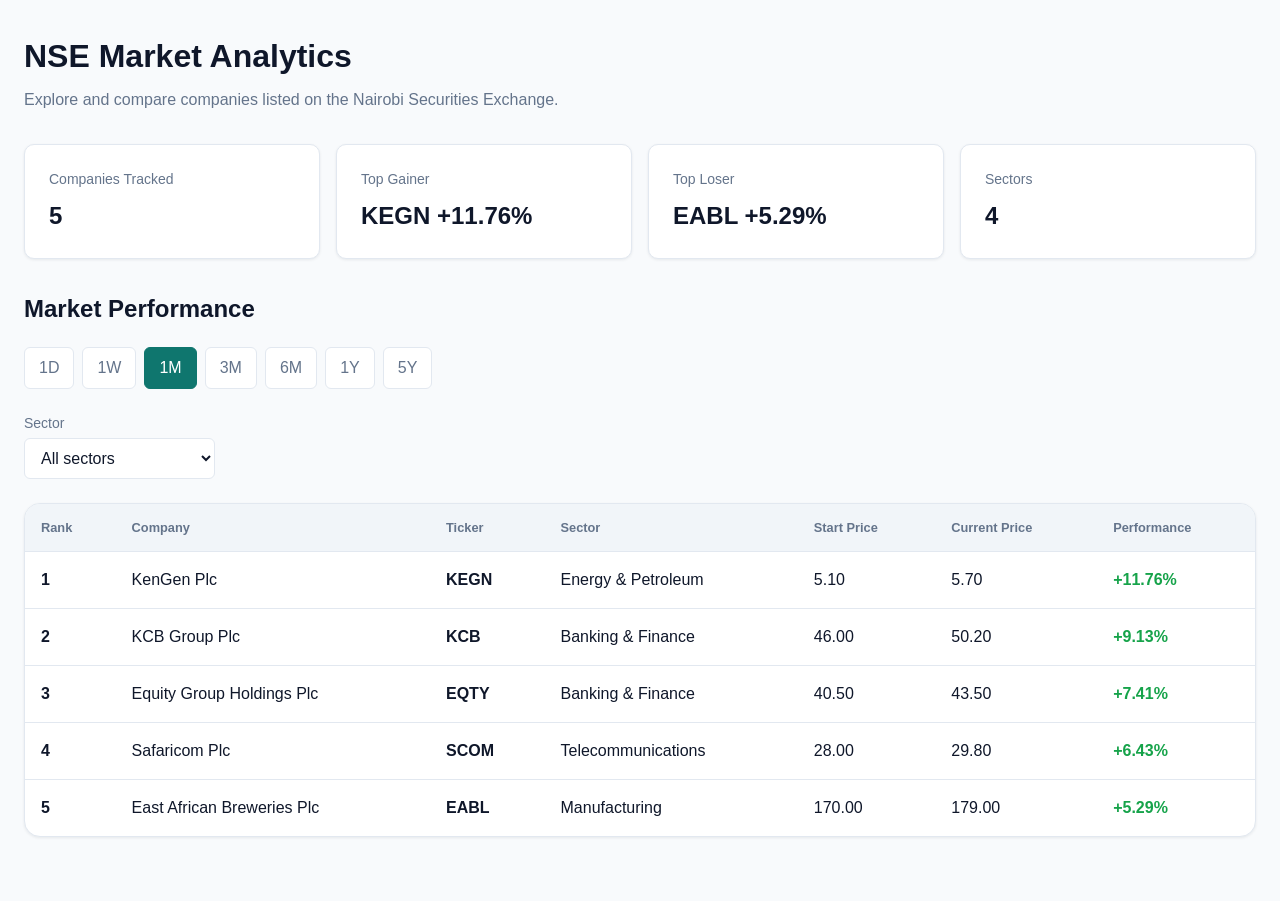
==== index.html @ 7246f7d6 "feat: create initial NSE analytics dashboard" ====
<!DOCTYPE html>
<html lang="en">

<head>

    <meta charset="UTF-8">

    <meta
        name="viewport"
        content="width=device-width, initial-scale=1.0"
    >

    <title>NSE Market Analytics</title>


    <!-- ===== CSS ===== -->

    <link
        rel="stylesheet"
        href="css/variables.css"
    >

    <link
        rel="stylesheet"
        href="css/base.css"
    >

    <link
        rel="stylesheet"
        href="css/dashboard.css"
    >

</head>


<body>


    <main class="dashboard">


        <!-- ===== Header ===== -->

        <header class="dashboard-header">

            <div>

                <h1>
                    NSE Market Analytics
                </h1>

                <p>
                    Explore and compare companies
                    listed on the Nairobi Securities Exchange.
                </p>

            </div>

        </header>


        <!-- ===== Overview ===== -->

        <section class="overview-grid">


            <article class="overview-card">

                <span class="overview-card-label">
                    Companies Tracked
                </span>

                <strong
                    class="overview-card-value"
                    id="companyCount"
                >
                    --
                </strong>

            </article>


            <article class="overview-card">

                <span class="overview-card-label">
                    Top Gainer
                </span>

                <strong
                    class="overview-card-value"
                    id="topGainer"
                >
                    --
                </strong>

            </article>


            <article class="overview-card">

                <span class="overview-card-label">
                    Top Loser
                </span>

                <strong
                    class="overview-card-value"
                    id="topLoser"
                >
                    --
                </strong>

            </article>


            <article class="overview-card">

                <span class="overview-card-label">
                    Sectors
                </span>

                <strong
                    class="overview-card-value"
                    id="sectorCount"
                >
                    --
                </strong>

            </article>


        </section>


        <!-- ===== Performance ===== -->

        <section class="performance-section">


            <h2>
                Market Performance
            </h2>


            <!-- ===== Period Controls ===== -->

            <div
                class="performance-controls"
                id="periodControls"
            >

                <button
                    class="period-button"
                    data-period="1D"
                >
                    1D
                </button>

                <button
                    class="period-button"
                    data-period="1W"
                >
                    1W
                </button>

                <button
                    class="period-button active"
                    data-period="1M"
                >
                    1M
                </button>

                <button
                    class="period-button"
                    data-period="3M"
                >
                    3M
                </button>

                <button
                    class="period-button"
                    data-period="6M"
                >
                    6M
                </button>

                <button
                    class="period-button"
                    data-period="1Y"
                >
                    1Y
                </button>

                <button
                    class="period-button"
                    data-period="5Y"
                >
                    5Y
                </button>

            </div>


            <!-- ===== Filters ===== -->

            <div class="market-filters">


                <div class="filter-group">

                    <label for="sectorFilter">
                        Sector
                    </label>

                    <select id="sectorFilter">

                        <option value="all">
                            All sectors
                        </option>

                    </select>

                </div>


            </div>


            <!-- ===== Rankings ===== -->

            <div class="ranking-card">

                <div class="table-wrapper">

                    <table class="ranking-table">


                        <thead>

                            <tr>

                                <th>
                                    Rank
                                </th>

                                <th>
                                    Company
                                </th>

                                <th>
                                    Ticker
                                </th>

                                <th>
                                    Sector
                                </th>

                                <th>
                                    Start Price
                                </th>

                                <th>
                                    Current Price
                                </th>

                                <th>
                                    Performance
                                </th>

                            </tr>

                        </thead>


                        <tbody id="rankingTable">

                            <tr>

                                <td colspan="7">

                                    Loading market data...

                                </td>

                            </tr>

                        </tbody>


                    </table>

                </div>

            </div>


        </section>


    </main>


    <!-- ===== JavaScript ===== -->

    <script src="js/performance.js"></script>

    <script src="js/app.js"></script>


</body>

</html>
---- css/variables.css ----
:root {

    /* ===== Brand ===== */

    --primary: #0F766E;
    --primary-light: #14B8A6;

    /* ===== Background ===== */

    --background: #F8FAFC;
    --surface: #FFFFFF;

    /* ===== Text ===== */

    --text-primary: #0F172A;
    --text-secondary: #64748B;
    --text-muted: #94A3B8;

    /* ===== Borders ===== */

    --border: #E2E8F0;

    /* ===== Performance ===== */

    --positive: #16A34A;
    --negative: #DC2626;

    /* ===== Spacing ===== */

    --space-xs: 4px;
    --space-sm: 8px;
    --space-md: 16px;
    --space-lg: 24px;
    --space-xl: 32px;

    /* ===== Radius ===== */

    --radius-sm: 6px;
    --radius-md: 10px;
    --radius-lg: 16px;

    /* ===== Shadows ===== */

    --shadow-sm:
        0 1px 3px rgba(15, 23, 42, 0.08);

    --shadow-md:
        0 4px 12px rgba(15, 23, 42, 0.08);

}
---- css/base.css ----
/* ========================================
   NSE Market Analytics
   Global Base Styles
======================================== */


/* ===== Box Sizing ===== */

* {
    box-sizing: border-box;
}


/* ===== Document ===== */

html {
    scroll-behavior: smooth;
}


body {

    margin: 0;

    min-height: 100vh;

    background: var(--background);

    color: var(--text-primary);

    font-family:
        Inter,
        -apple-system,
        BlinkMacSystemFont,
        "Segoe UI",
        sans-serif;

    line-height: 1.5;

}


/* ===== Images ===== */

img {

    max-width: 100%;

    display: block;

}


/* ===== Headings ===== */

h1,
h2,
h3,
h4 {

    margin-top: 0;

    color: var(--text-primary);

}


/* ===== Paragraphs ===== */

p {

    color: var(--text-secondary);

}


/* ===== Links ===== */

a {

    color: inherit;

    text-decoration: none;

}


/* ===== Buttons ===== */

button,
select,
input {

    font: inherit;

}


/* ===== Buttons ===== */

button {

    cursor: pointer;

}


/* ===== Tables ===== */

table {

    width: 100%;

    border-collapse: collapse;

}


/* ===== Utility ===== */

.hidden {

    display: none !important;

}
---- css/dashboard.css ----
/* ========================================
   NSE Market Analytics
   Dashboard Styles
======================================== */


/* ===== Dashboard Container ===== */

.dashboard {

    width: min(1400px, 100%);

    margin: 0 auto;

    padding:
        var(--space-xl)
        var(--space-lg);

}


/* ===== Header ===== */

.dashboard-header {

    display: flex;

    justify-content: space-between;

    align-items: flex-start;

    gap: var(--space-lg);

    margin-bottom: var(--space-xl);

}


.dashboard-header h1 {

    margin-bottom: var(--space-sm);

    font-size: 2rem;

}


.dashboard-header p {

    margin: 0;

}


/* ===== Overview Cards ===== */

.overview-grid {

    display: grid;

    grid-template-columns:
        repeat(4, minmax(0, 1fr));

    gap: var(--space-md);

    margin-bottom: var(--space-xl);

}


.overview-card {

    background: var(--surface);

    border: 1px solid var(--border);

    border-radius: var(--radius-md);

    padding: var(--space-lg);

    box-shadow: var(--shadow-sm);

}


.overview-card-label {

    display: block;

    margin-bottom: var(--space-sm);

    color: var(--text-secondary);

    font-size: 0.875rem;

}


.overview-card-value {

    display: block;

    color: var(--text-primary);

    font-size: 1.5rem;

    font-weight: 700;

}


/* ===== Performance Section ===== */

.performance-section {

    margin-bottom: var(--space-xl);

}


.performance-controls {

    display: flex;

    flex-wrap: wrap;

    gap: var(--space-sm);

    margin-bottom: var(--space-lg);

}


/* ===== Period Buttons ===== */

.period-button {

    border: 1px solid var(--border);

    background: var(--surface);

    color: var(--text-secondary);

    border-radius: var(--radius-sm);

    padding:
        8px
        14px;

    transition:
        background 0.2s ease,
        color 0.2s ease,
        border-color 0.2s ease;

}


.period-button:hover {

    border-color: var(--primary);

    color: var(--primary);

}


.period-button.active {

    background: var(--primary);

    border-color: var(--primary);

    color: white;

}


/* ===== Filters ===== */

.market-filters {

    display: flex;

    flex-wrap: wrap;

    gap: var(--space-md);

    margin-bottom: var(--space-lg);

}


.filter-group {

    display: flex;

    flex-direction: column;

    gap: var(--space-xs);

}


.filter-group label {

    color: var(--text-secondary);

    font-size: 0.875rem;

}


.filter-group select {

    min-width: 180px;

    padding:
        10px
        12px;

    border:
        1px solid
        var(--border);

    border-radius:
        var(--radius-sm);

    background:
        var(--surface);

    color:
        var(--text-primary);

}


/* ===== Rankings Card ===== */

.ranking-card {

    overflow: hidden;

    background: var(--surface);

    border:
        1px solid
        var(--border);

    border-radius:
        var(--radius-lg);

    box-shadow:
        var(--shadow-sm);

}


/* ===== Table Wrapper ===== */

.table-wrapper {

    width: 100%;

    overflow-x: auto;

}


/* ===== Ranking Table ===== */

.ranking-table {

    min-width: 850px;

}


.ranking-table th {

    padding:
        14px
        16px;

    background:
        #F1F5F9;

    color:
        var(--text-secondary);

    font-size:
        0.8rem;

    font-weight:
        600;

    text-align:
        left;

    white-space:
        nowrap;

}


.ranking-table td {

    padding:
        16px;

    border-top:
        1px solid
        var(--border);

    white-space:
        nowrap;

}


.ranking-table tbody tr {

    transition:
        background 0.2s ease;

}


.ranking-table tbody tr:hover {

    background:
        #F8FAFC;

}


/* ===== Rank ===== */

.rank-number {

    font-weight: 700;

}


/* ===== Ticker ===== */

.ticker {

    font-weight: 700;

}


/* ===== Performance ===== */

.performance-positive {

    color:
        var(--positive);

    font-weight:
        700;

}


.performance-negative {

    color:
        var(--negative);

    font-weight:
        700;

}


/* ===== Responsive ===== */

@media (max-width: 900px) {

    .overview-grid {

        grid-template-columns:
            repeat(2, minmax(0, 1fr));

    }


    .dashboard-header {

        flex-direction: column;

    }

}


@media (max-width: 600px) {

    .dashboard {

        padding:
            var(--space-lg)
            var(--space-md);

    }


    .overview-grid {

        grid-template-columns:
            1fr;

    }


    .dashboard-header h1 {

        font-size:
            1.6rem;

    }


    .performance-controls {

        gap:
            6px;

    }


    .period-button {

        padding:
            7px
            10px;

        font-size:
            0.875rem;

    }

}
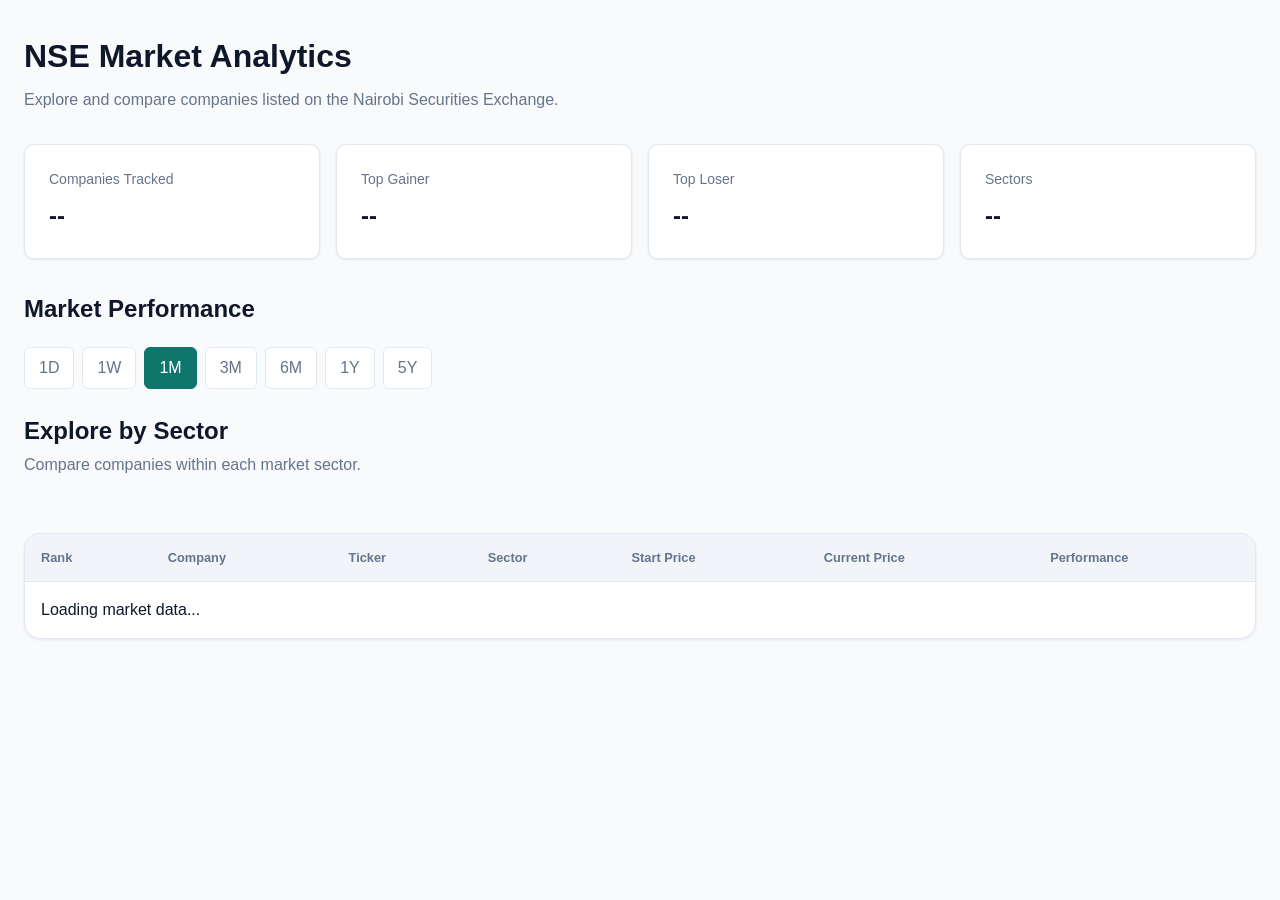
==== commit babefa03: "Fix dashboard and sector pages: load data via loadHistoricalPrices() index.html and sector.html were" ====
--- a/index.html
+++ b/index.html
@@ -200,99 +200,104 @@
             </div>
 
 
-            <!-- ===== Filters ===== -->
-
-            <div class="market-filters">
-
-
-                <div class="filter-group">
-
-                    <label for="sectorFilter">
-                        Sector
-                    </label>
-
-                    <select id="sectorFilter">
-
-                        <option value="all">
-                            All sectors
-                        </option>
-
-                    </select>
+            <!-- ===== Sector Explorer ===== -->
+
+<section class="sector-explorer">
+
+    <div class="section-heading">
+
+        <h2>
+            Explore by Sector
+        </h2>
+
+        <p>
+            Compare companies within each market sector.
+        </p>
+
+    </div>
+
+
+    <div
+        class="sector-grid"
+        id="sectorGrid"
+    >
+
+        <!-- Generated by JavaScript -->
+
+    </div>
+
+</section>
+
+            
+
+            <!-- ===== Rankings ===== -->
+
+            <div class="ranking-card">
+
+                <div class="table-wrapper">
+
+                    <table class="ranking-table">
+
+
+                        <thead>
+
+                            <tr>
+
+                                <th>
+                                    Rank
+                                </th>
+
+                                <th>
+                                    Company
+                                </th>
+
+                                <th>
+                                    Ticker
+                                </th>
+
+                                <th>
+                                    Sector
+                                </th>
+
+                                <th>
+                                    Start Price
+                                </th>
+
+                                <th>
+                                    Current Price
+                                </th>
+
+                                <th>
+                                    Performance
+                                </th>
+
+                            </tr>
+
+                        </thead>
+
+
+                        <tbody id="rankingTable">
+
+                            <tr>
+
+                                <td colspan="7">
+
+                                    Loading market data...
+
+                                </td>
+
+                            </tr>
+
+                        </tbody>
+
+
+                    </table>
 
                 </div>
 
-
             </div>
 
 
-            <!-- ===== Rankings ===== -->
-
-            <div class="ranking-card">
-
-                <div class="table-wrapper">
-
-                    <table class="ranking-table">
-
-
-                        <thead>
-
-                            <tr>
-
-                                <th>
-                                    Rank
-                                </th>
-
-                                <th>
-                                    Company
-                                </th>
-
-                                <th>
-                                    Ticker
-                                </th>
-
-                                <th>
-                                    Sector
-                                </th>
-
-                                <th>
-                                    Start Price
-                                </th>
-
-                                <th>
-                                    Current Price
-                                </th>
-
-                                <th>
-                                    Performance
-                                </th>
-
-                            </tr>
-
-                        </thead>
-
-
-                        <tbody id="rankingTable">
-
-                            <tr>
-
-                                <td colspan="7">
-
-                                    Loading market data...
-
-                                </td>
-
-                            </tr>
-
-                        </tbody>
-
-
-                    </table>
-
-                </div>
-
-            </div>
-
-
         </section>
 
 
@@ -301,6 +306,8 @@
 
     <!-- ===== JavaScript ===== -->
 
+    <script src="js/data-loader.js"></script>
+
     <script src="js/performance.js"></script>
 
     <script src="js/app.js"></script>
--- a/css/dashboard.css
+++ b/css/dashboard.css
@@ -374,6 +374,289 @@
 
 }
 
+/* ========================================
+   Sector Explorer
+======================================== */
+
+.sector-explorer {
+
+    margin-bottom:
+        var(--space-xl);
+
+}
+
+
+.section-heading {
+
+    margin-bottom:
+        var(--space-lg);
+
+}
+
+
+.section-heading h2 {
+
+    margin-bottom:
+        var(--space-xs);
+
+}
+
+
+.section-heading p {
+
+    margin:
+        0;
+
+}
+
+
+/* ===== Sector Grid ===== */
+
+.sector-grid {
+
+    display:
+        grid;
+
+    grid-template-columns:
+        repeat(
+            auto-fit,
+            minmax(180px, 1fr)
+        );
+
+    gap:
+        var(--space-md);
+
+}
+
+
+/* ===== Sector Card ===== */
+
+.sector-card {
+
+    width: 100%;
+
+    padding:
+        var(--space-lg);
+
+    border:
+        1px solid
+        var(--border);
+
+    border-radius:
+        var(--radius-md);
+
+    background:
+        var(--surface);
+
+    color:
+        var(--text-primary);
+
+    text-align:
+        left;
+
+    box-shadow:
+        var(--shadow-sm);
+
+    cursor:
+        pointer;
+
+    transition:
+        transform 0.2s ease,
+        border-color 0.2s ease,
+        box-shadow 0.2s ease;
+
+}
+
+
+.sector-card:hover {
+
+    transform:
+        translateY(-2px);
+
+    border-color:
+        var(--primary);
+
+    box-shadow:
+        var(--shadow-md);
+
+}
+
+
+.sector-card.active {
+
+    border-color:
+        var(--primary);
+
+    box-shadow:
+        0 0 0 2px
+        rgba(15, 118, 110, 0.12);
+
+}
+
+
+/* ===== Sector Name ===== */
+
+.sector-card-name {
+
+    display:
+        block;
+
+    margin-bottom:
+        var(--space-sm);
+
+    font-weight:
+        700;
+
+}
+
+
+/* ===== Company Count ===== */
+
+.sector-card-count {
+
+    color:
+        var(--text-secondary);
+
+    font-size:
+        0.875rem;
+
+}
+
+/* ========================================
+   Company Price Chart
+======================================== */
+
+.company-chart {
+
+    width: 100%;
+
+    height: 350px;
+
+    margin-top: var(--space-lg);
+
+    margin-bottom: var(--space-lg);
+
+    padding: var(--space-md);
+
+    border:
+        1px solid
+        var(--border);
+
+    border-radius:
+        var(--radius-lg);
+
+    background:
+        var(--surface);
+
+    position: relative;
+
+    box-sizing: border-box;
+
+}
+
+
+.company-chart canvas {
+
+    display: block;
+
+    width: 100% !important;
+
+    height: 100% !important;
+
+}
+
+
+@media (max-width: 700px) {
+
+    .company-chart {
+
+        height: 260px;
+
+        padding: var(--space-sm);
+
+    }
+
+}
+
+/* ========================================
+   Market Controls
+======================================== */
+
+.market-controls {
+
+    display: grid;
+
+    grid-template-columns:
+        minmax(220px, 2fr)
+        minmax(200px, 1fr);
+
+    gap: var(--space-md);
+
+    margin-bottom: var(--space-lg);
+
+}
+
+
+.market-controls label {
+
+    display: block;
+
+    margin-bottom: var(--space-xs);
+
+    font-size: 0.875rem;
+
+    font-weight: 600;
+
+}
+
+
+.market-controls input,
+.market-controls select {
+
+    width: 100%;
+
+    padding:
+        0.75rem 0.9rem;
+
+    border:
+        1px solid
+        var(--border);
+
+    border-radius:
+        var(--radius-md);
+
+    background:
+        var(--surface);
+
+    color:
+        var(--text-primary);
+
+    font: inherit;
+
+}
+
+
+.market-controls input:focus,
+.market-controls select:focus {
+
+    outline: none;
+
+    border-color:
+        var(--primary);
+
+}
+
+
+@media (max-width: 700px) {
+
+    .market-controls {
+
+        grid-template-columns:
+            1fr;
+
+    }
+
+}
 
 /* ===== Responsive ===== */
 
@@ -441,5 +724,47 @@
             0.875rem;
 
     }
+    
+    /* ========================================
+   Company Links
+======================================== */
+
+.company-link {
+
+    color: var(--primary);
+
+    font-weight: 600;
+
+    text-decoration: none;
+
+}
+
+
+.company-link:hover {
+
+    text-decoration: underline;
+
+}
+
+  /* ===== Back Navigation ===== */
+
+.back-link {
+
+    display: inline-block;
+
+    margin-bottom: var(--space-lg);
+
+    color: var(--primary);
+
+    font-weight: 600;
+
+}
+
+
+.back-link:hover {
+
+    text-decoration: underline;
+
+}
 
 }
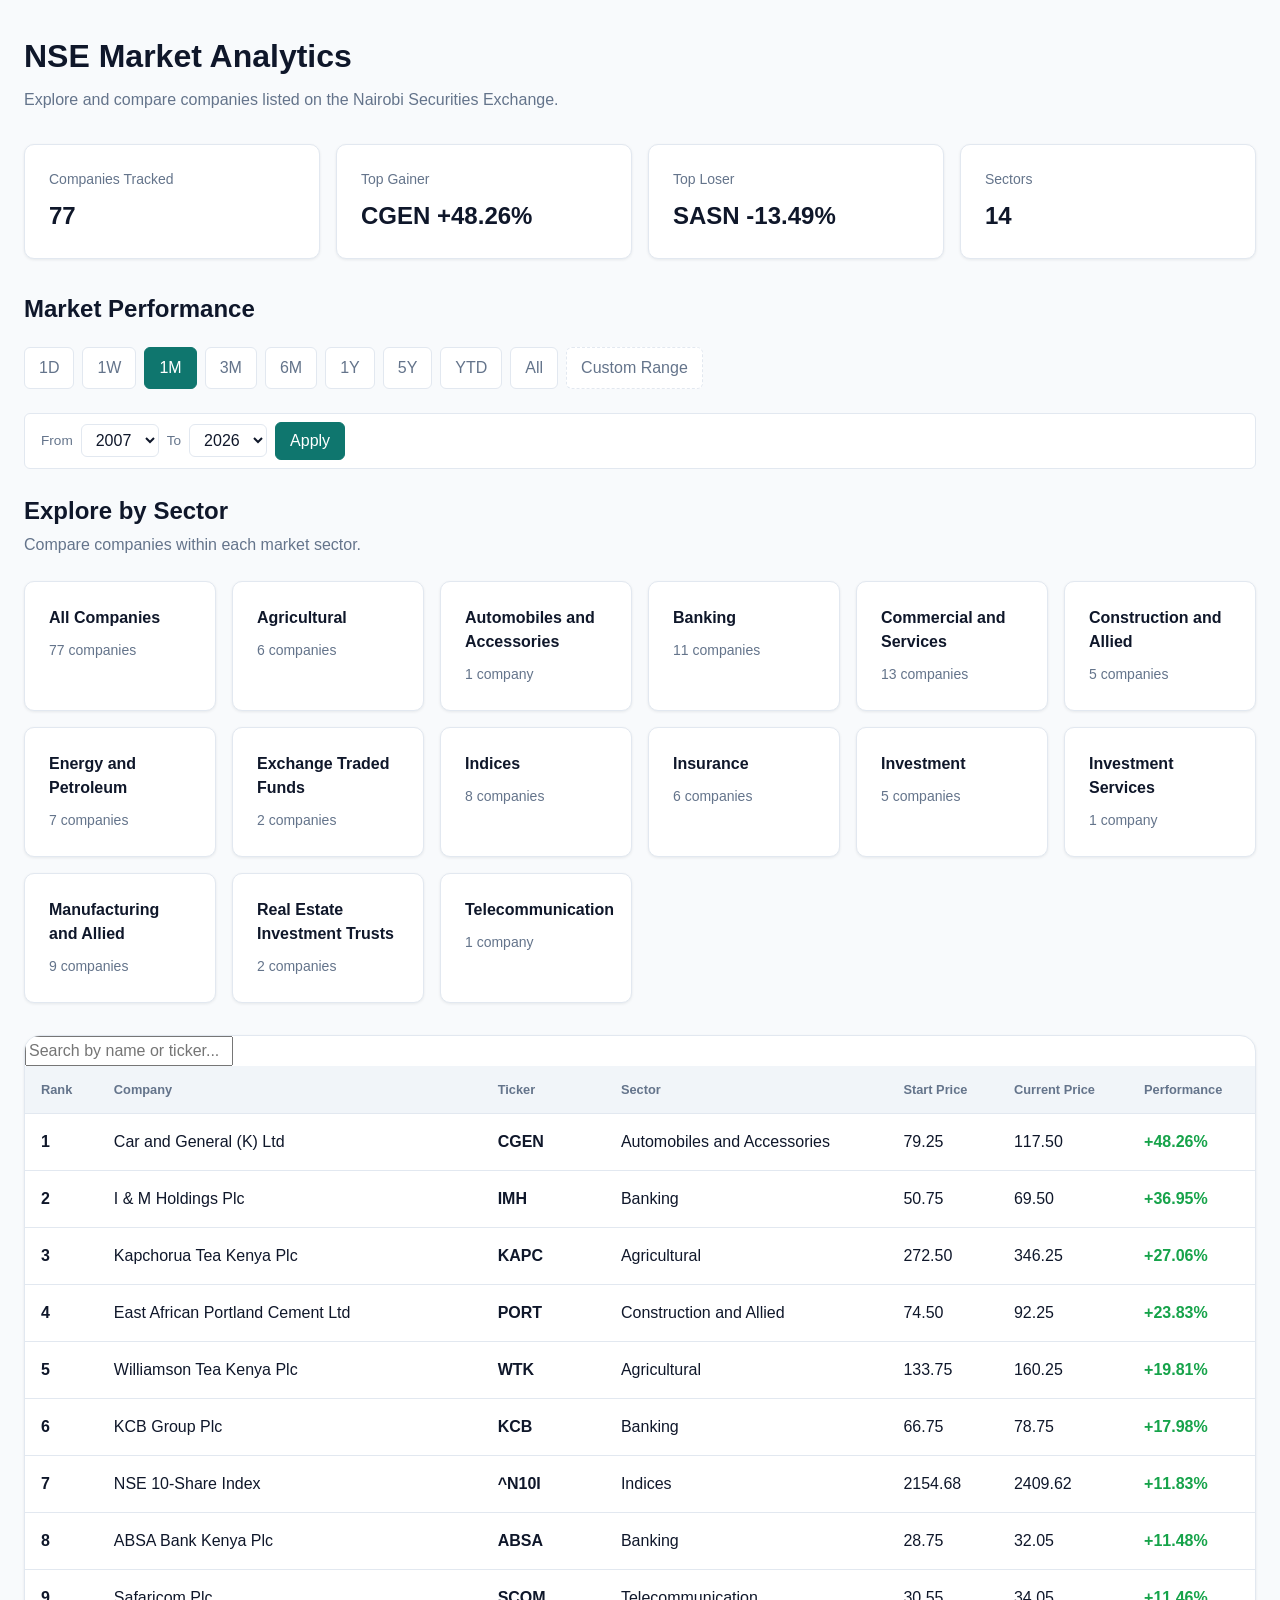
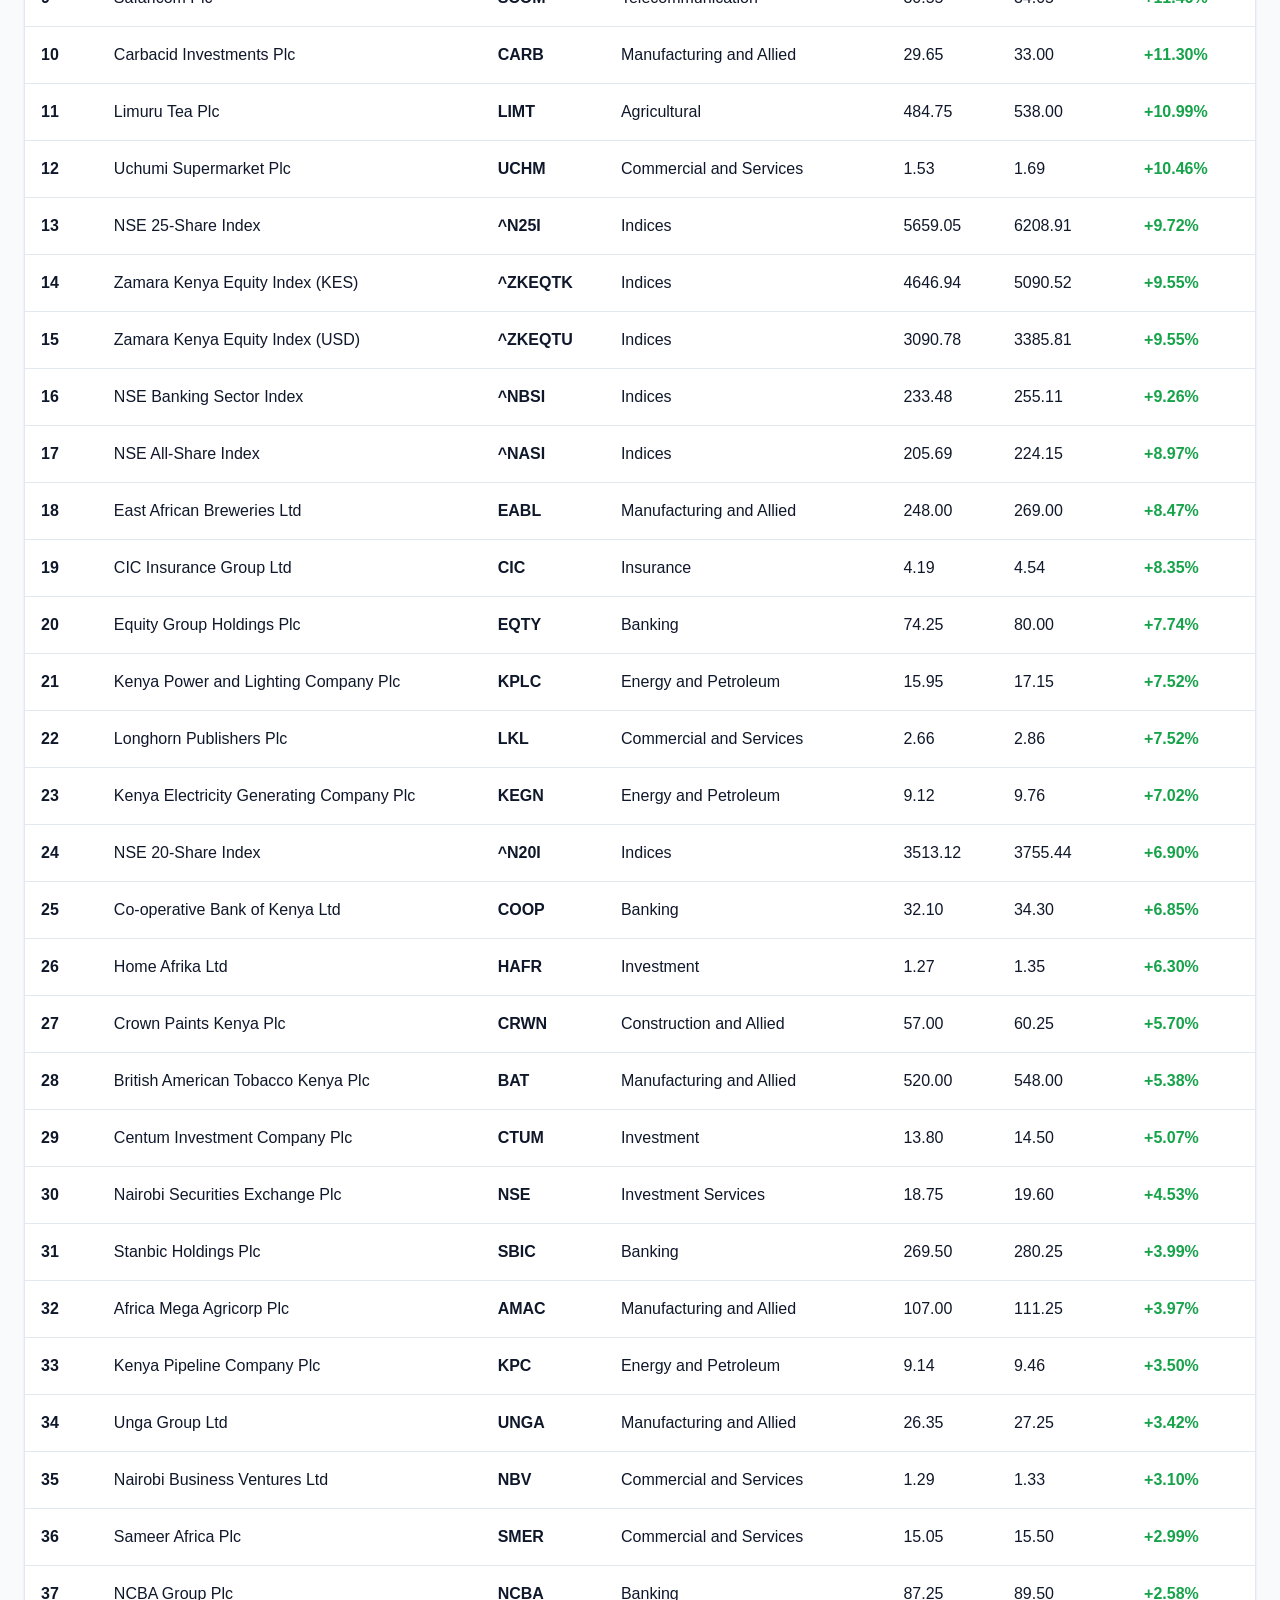
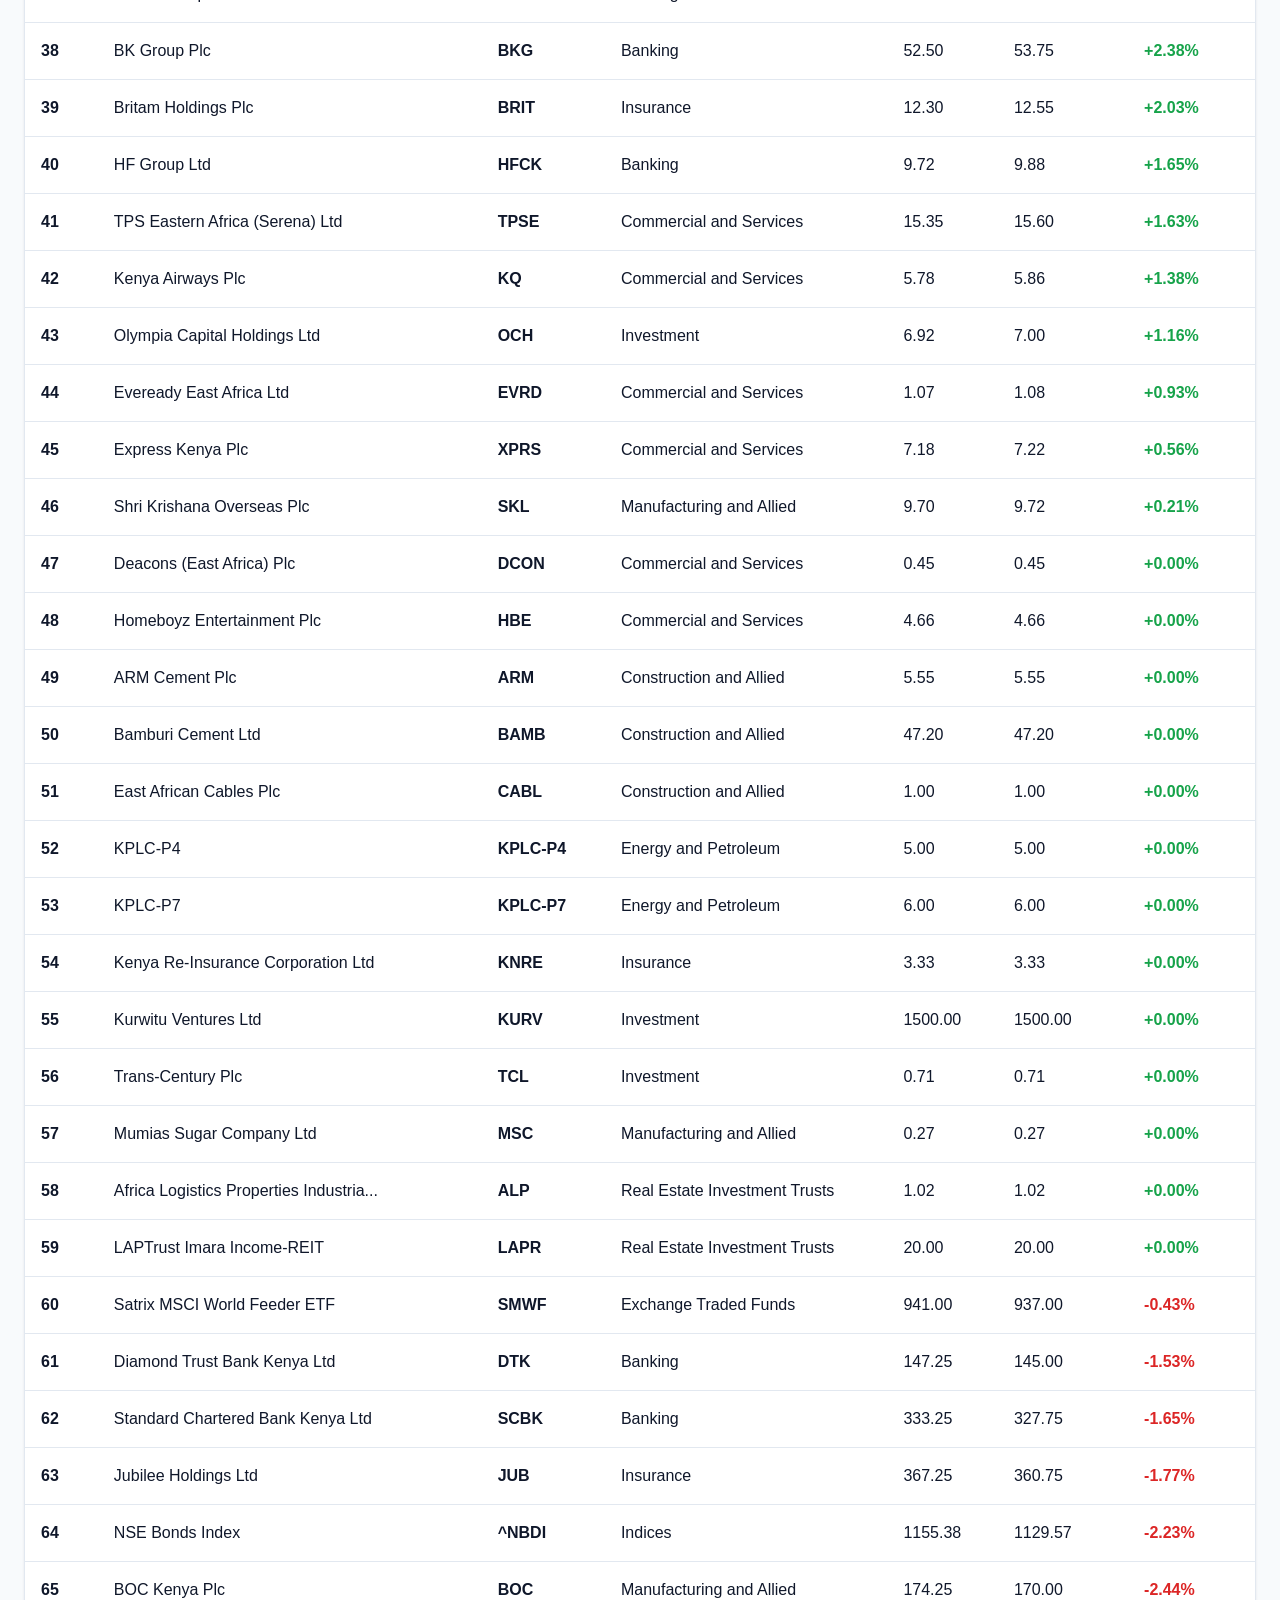
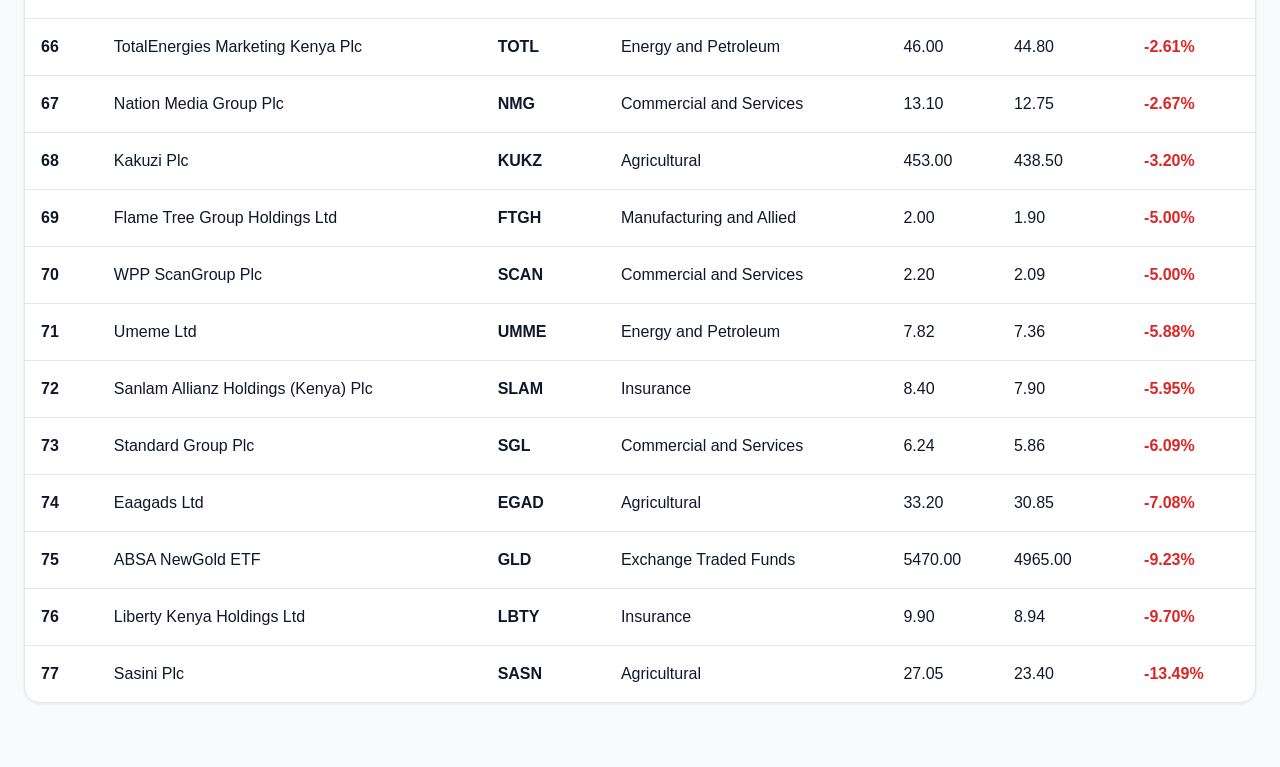
==== commit b75671a4: "Add YTD, All-time, and custom year-range period options Previously the longest selectable window was" ====
--- a/index.html
+++ b/index.html
@@ -197,6 +197,59 @@
                     5Y
                 </button>
 
+                <button
+                    class="period-button"
+                    data-period="YTD"
+                >
+                    YTD
+                </button>
+
+                <button
+                    class="period-button"
+                    data-period="ALL"
+                >
+                    All
+                </button>
+
+                <button
+                    class="custom-range-toggle"
+                    id="customRangeToggle"
+                    type="button"
+                >
+                    Custom Range
+                </button>
+
+            </div>
+
+
+            <!-- ===== Custom Year Range ===== -->
+
+            <div
+                class="custom-range-panel"
+                id="customRangePanel"
+                hidden
+            >
+
+                <label for="fromYearSelect">
+                    From
+                </label>
+
+                <select id="fromYearSelect"></select>
+
+                <label for="toYearSelect">
+                    To
+                </label>
+
+                <select id="toYearSelect"></select>
+
+                <button
+                    class="apply-range-button"
+                    id="applyRangeButton"
+                    type="button"
+                >
+                    Apply
+                </button>
+
             </div>
 
 
@@ -234,6 +287,18 @@
 
             <div class="ranking-card">
 
+                <div class="ranking-toolbar">
+
+                    <input
+                        type="text"
+                        id="companySearch"
+                        class="search-input"
+                        placeholder="Search by name or ticker..."
+                        autocomplete="off"
+                    >
+
+                </div>
+
                 <div class="table-wrapper">
 
                     <table class="ranking-table">
@@ -308,6 +373,8 @@
 
     <script src="js/data-loader.js"></script>
 
+    <script src="js/year-range.js"></script>
+
     <script src="js/performance.js"></script>
 
     <script src="js/app.js"></script>
--- a/css/dashboard.css
+++ b/css/dashboard.css
@@ -171,6 +171,111 @@
     border-color: var(--primary);
 
     color: white;
+
+}
+
+
+/* ===== Custom Year Range Picker ===== */
+
+.custom-range-toggle {
+
+    border: 1px dashed var(--border);
+
+    background: var(--surface);
+
+    color: var(--text-secondary);
+
+    border-radius: var(--radius-sm);
+
+    padding: 8px 14px;
+
+    cursor: pointer;
+
+    transition:
+        background 0.2s ease,
+        color 0.2s ease,
+        border-color 0.2s ease;
+
+}
+
+
+.custom-range-toggle:hover,
+.custom-range-toggle.active {
+
+    border-color: var(--primary);
+
+    color: var(--primary);
+
+}
+
+
+.custom-range-panel {
+
+    display: flex;
+
+    flex-wrap: wrap;
+
+    align-items: center;
+
+    gap: var(--space-sm);
+
+    margin-bottom: var(--space-lg);
+
+    padding: var(--space-sm) var(--space-md);
+
+    border: 1px solid var(--border);
+
+    border-radius: var(--radius-sm);
+
+    background: var(--surface);
+
+}
+
+
+.custom-range-panel label {
+
+    font-size: 0.85rem;
+
+    color: var(--text-secondary);
+
+}
+
+
+.custom-range-panel select {
+
+    border: 1px solid var(--border);
+
+    border-radius: var(--radius-sm);
+
+    padding: 6px 10px;
+
+    background: var(--surface);
+
+    color: var(--text-primary);
+
+}
+
+
+.apply-range-button {
+
+    border: 1px solid var(--primary);
+
+    background: var(--primary);
+
+    color: white;
+
+    border-radius: var(--radius-sm);
+
+    padding: 6px 14px;
+
+    cursor: pointer;
+
+}
+
+
+.apply-range-button:hover {
+
+    opacity: 0.9;
 
 }
 
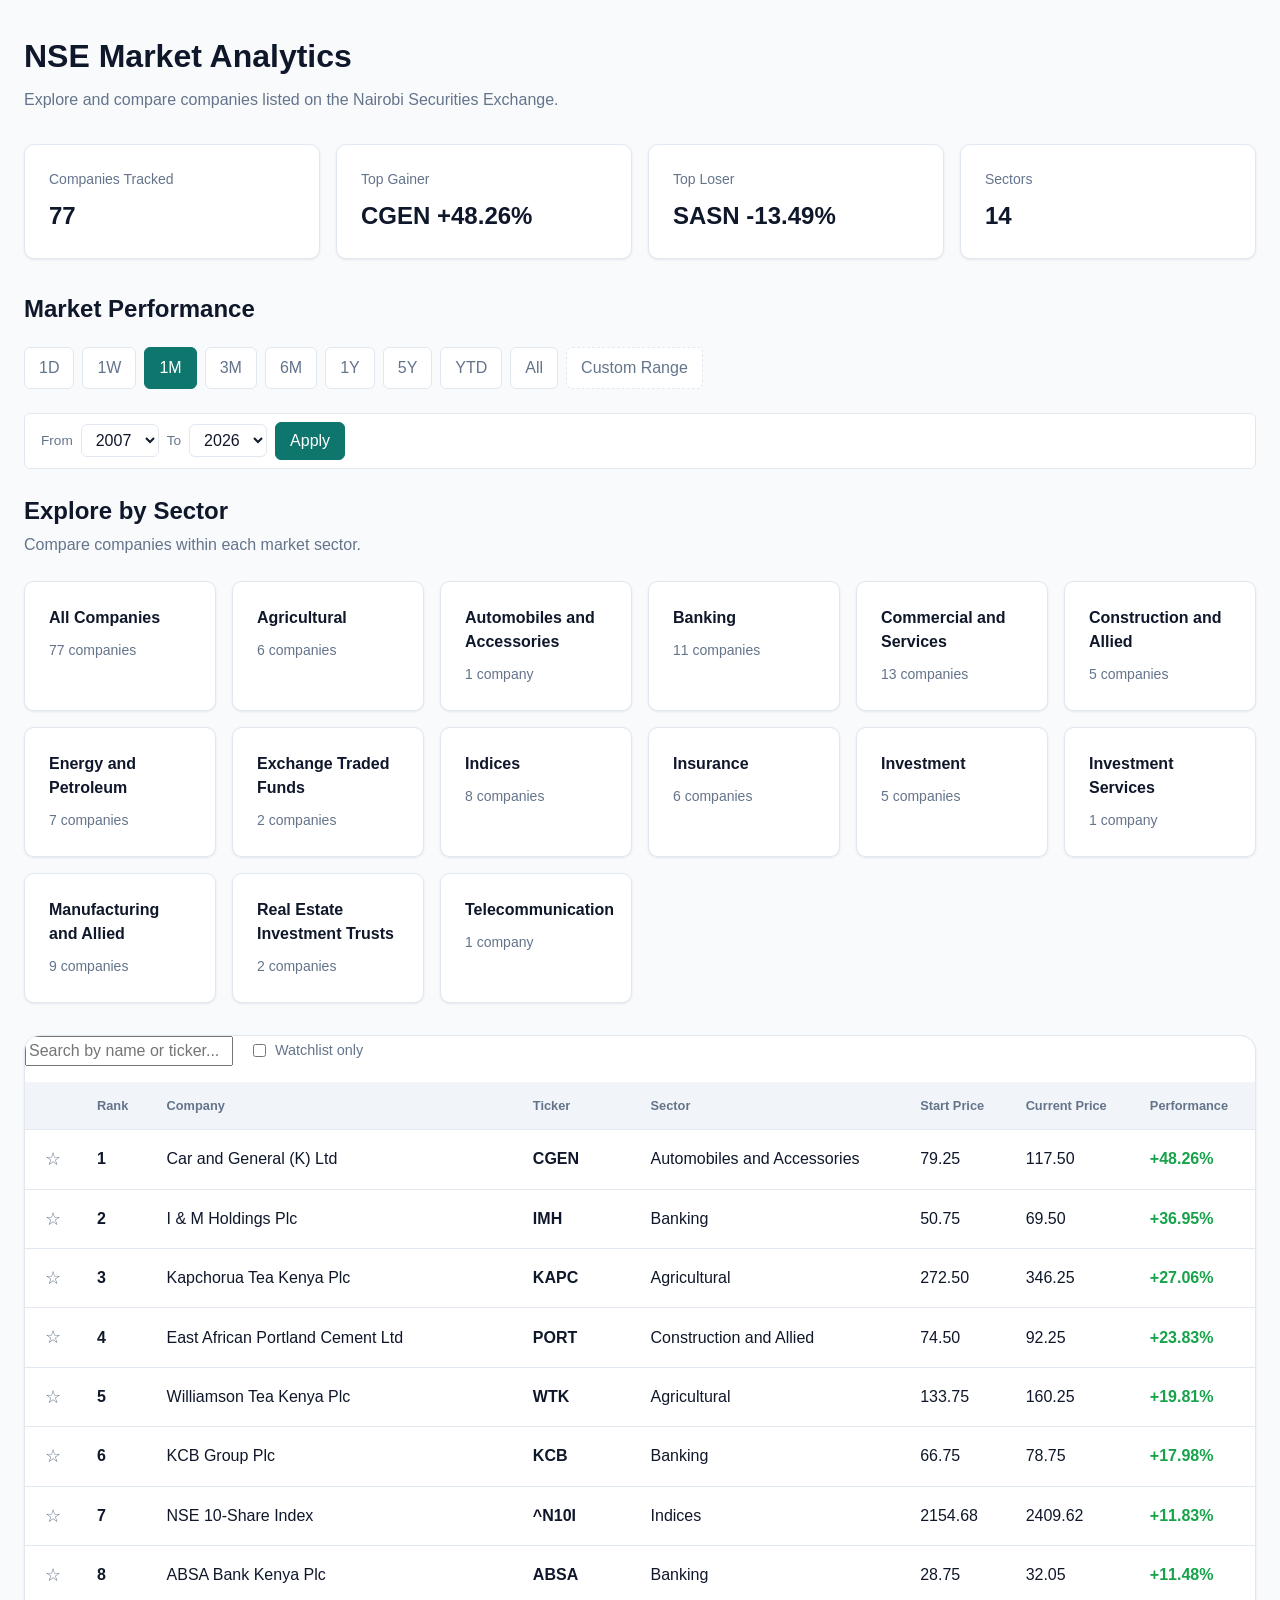
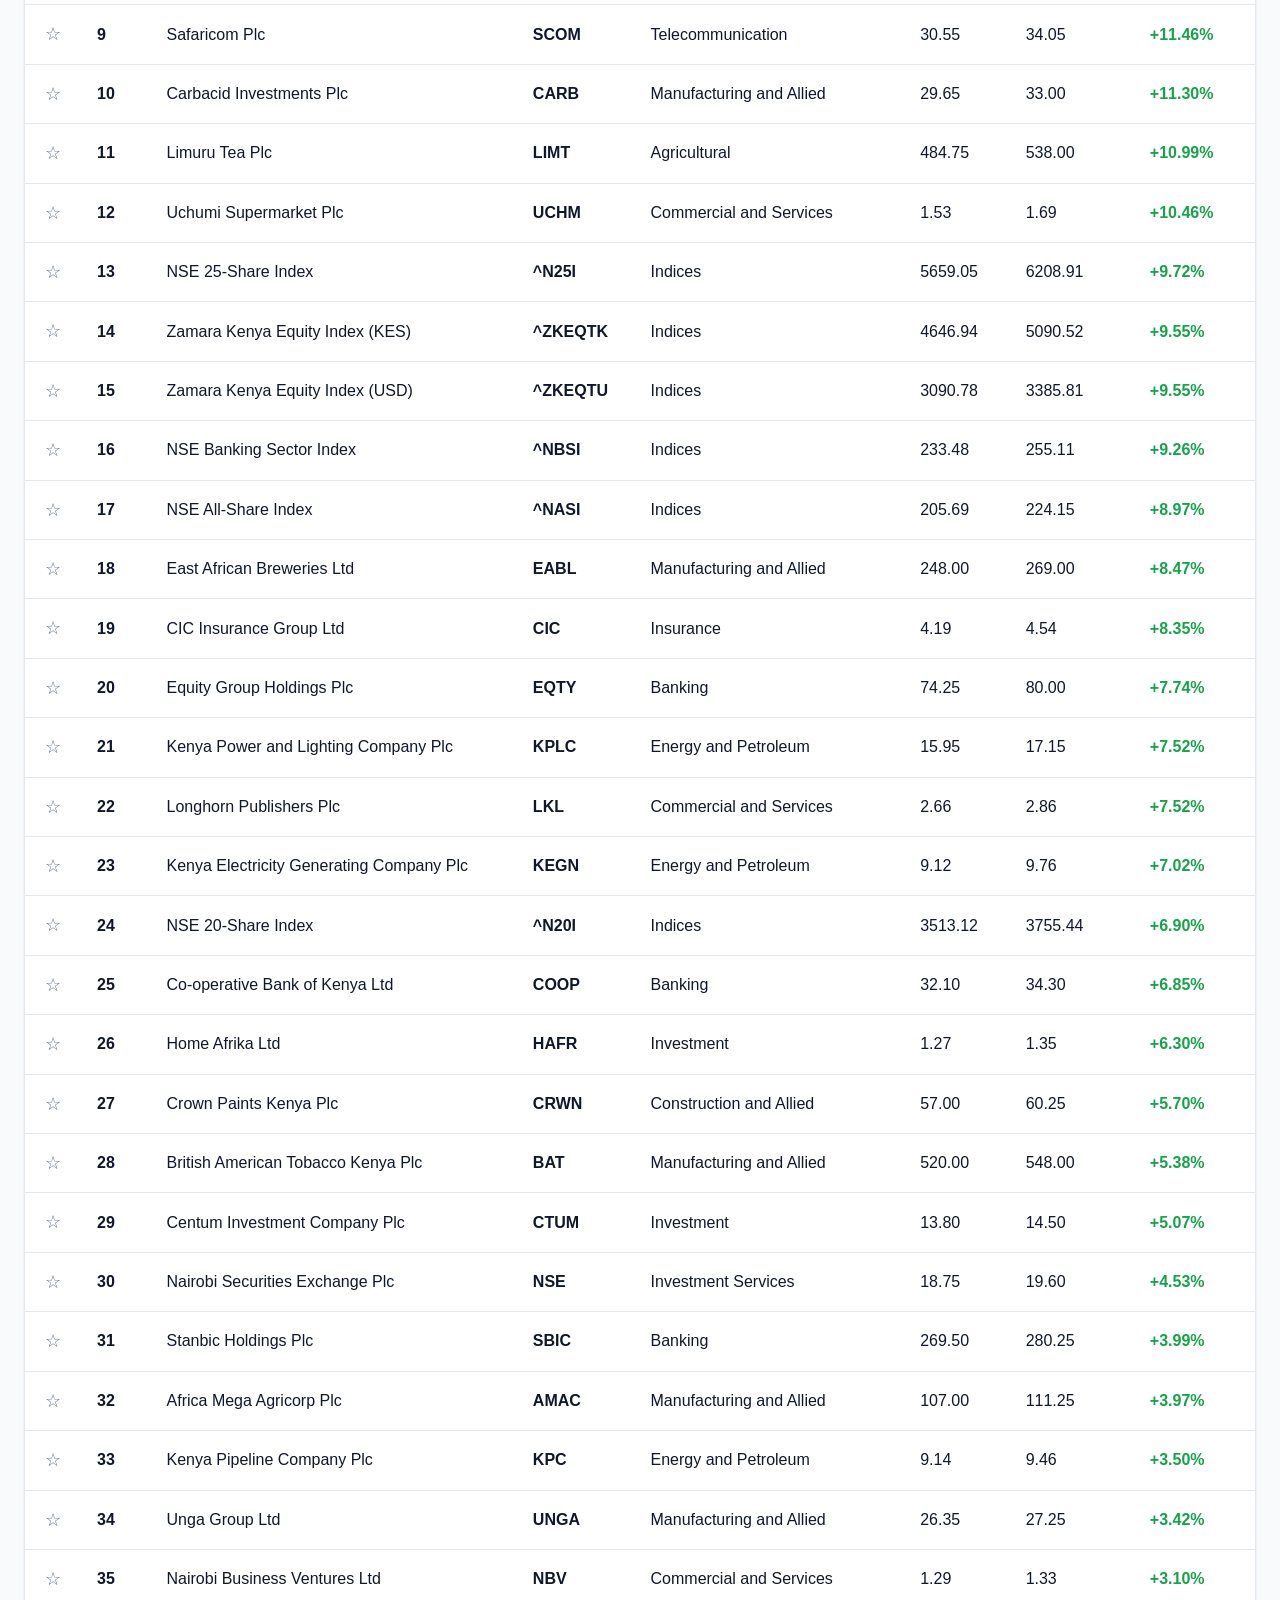
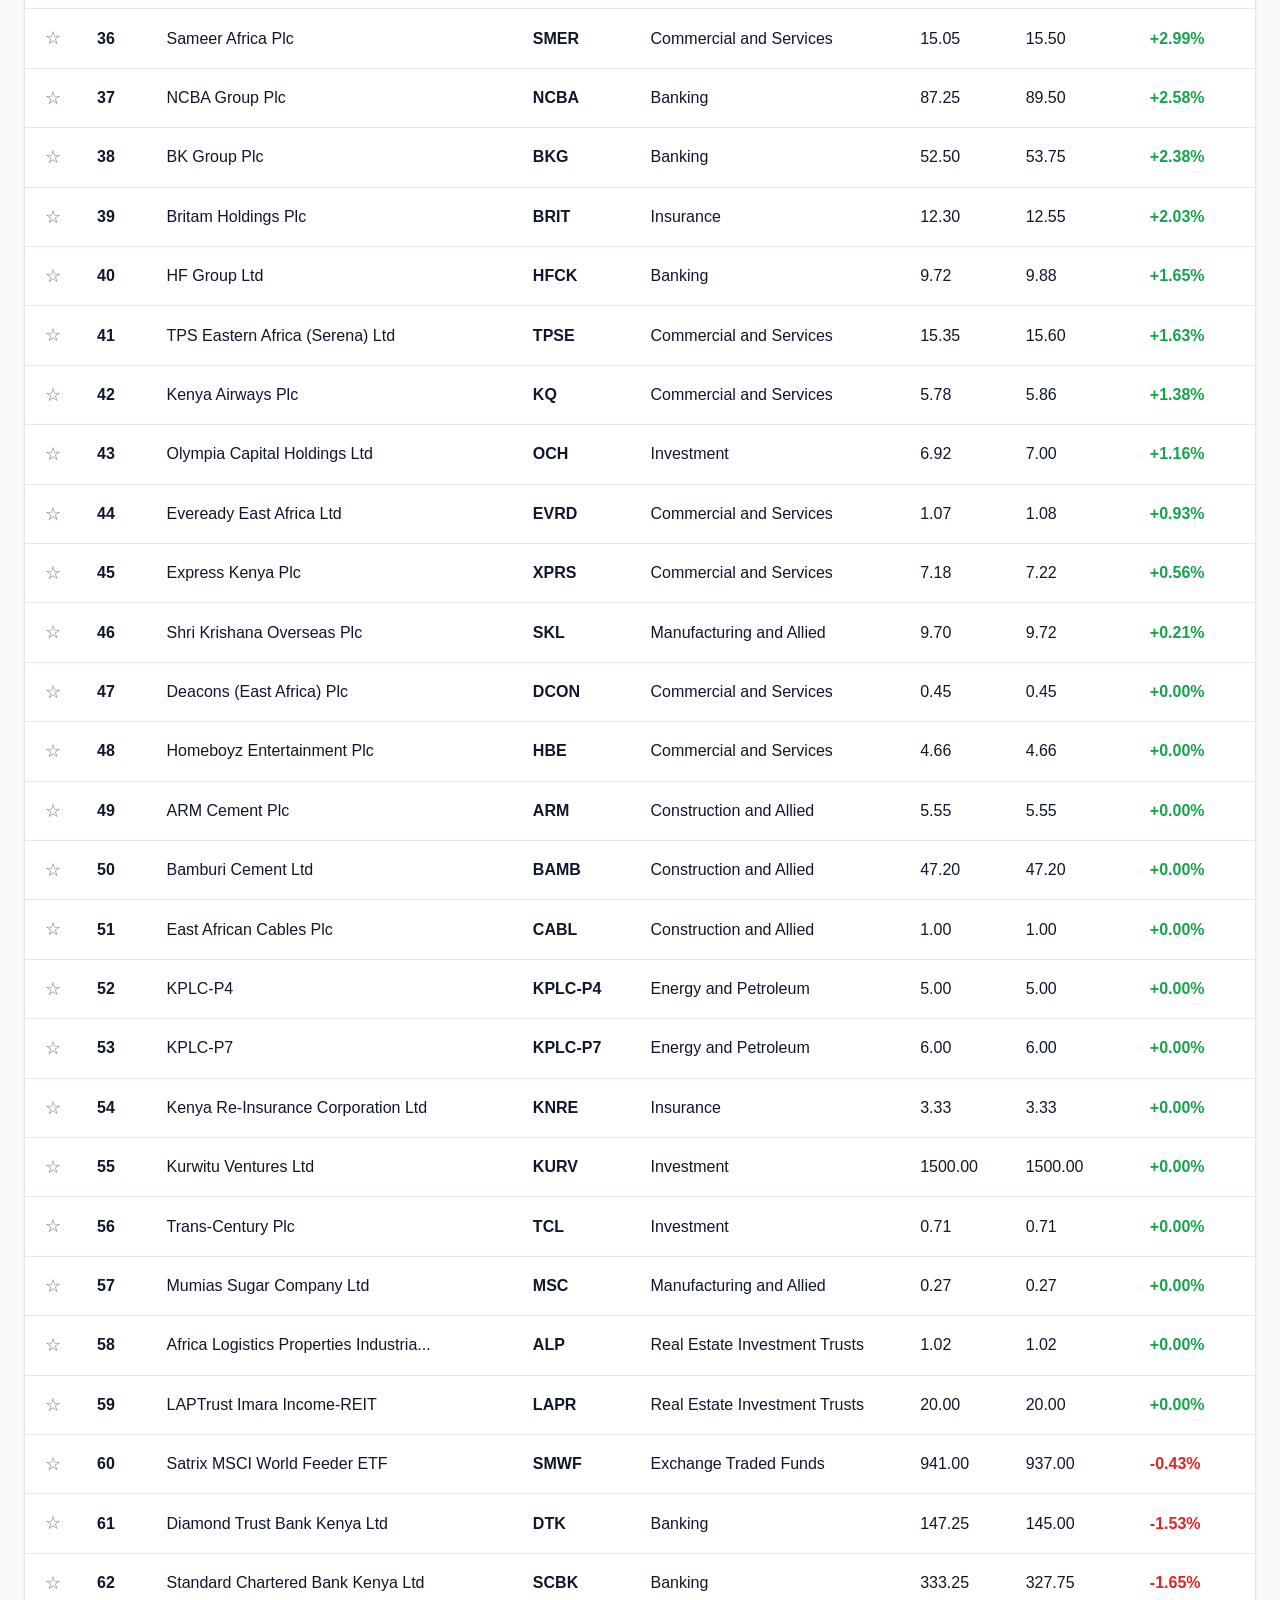
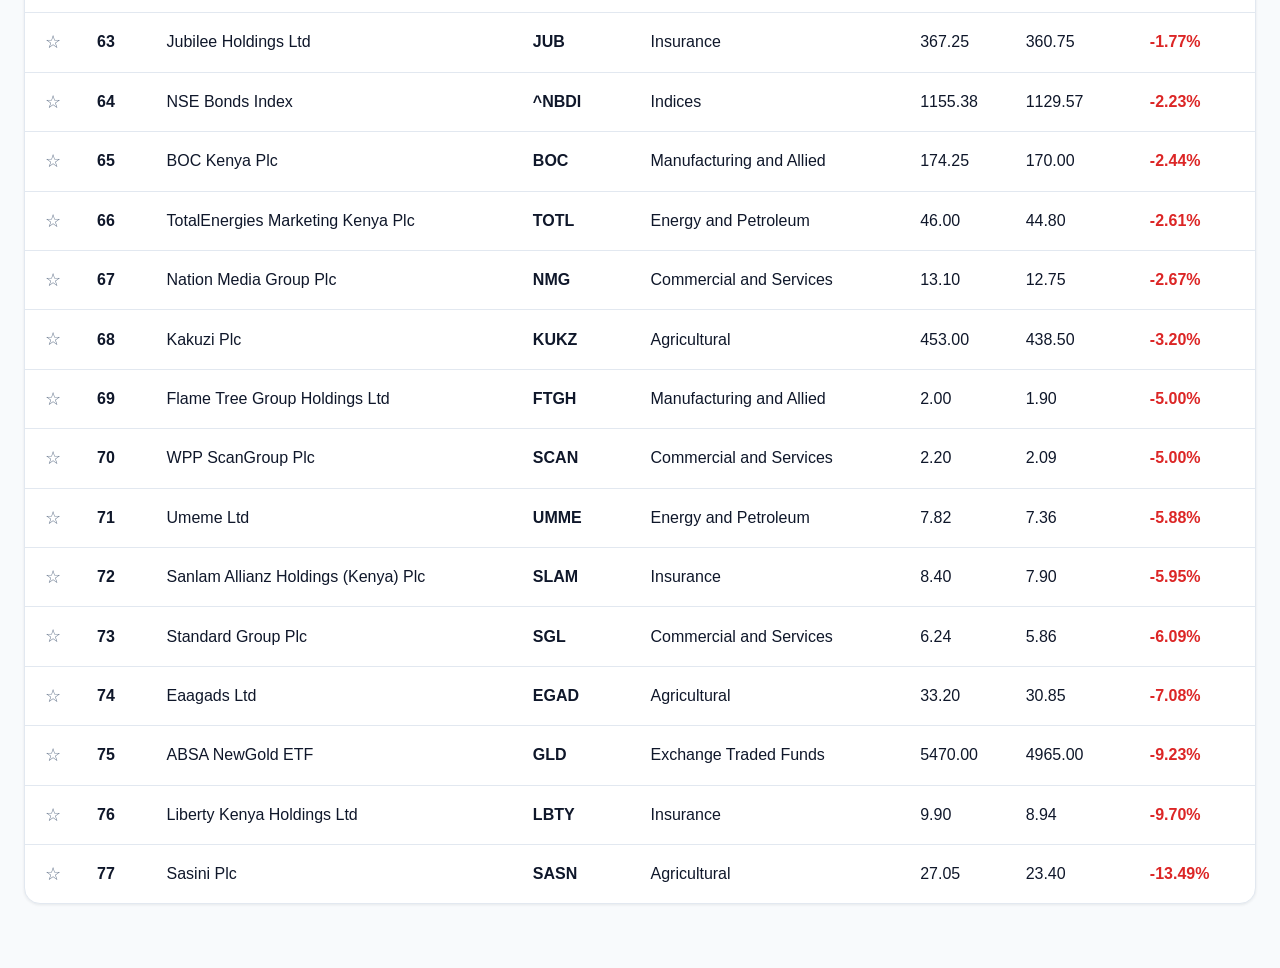
==== commit 98010714: "Add watchlist (favorites), fix missing displayCompany() crash Watchlist: - New js/watchlist.js: star" ====
--- a/index.html
+++ b/index.html
@@ -297,6 +297,17 @@
                         autocomplete="off"
                     >
 
+                    <label class="watchlist-filter">
+
+                        <input
+                            type="checkbox"
+                            id="watchlistOnlyToggle"
+                        >
+
+                        Watchlist only
+
+                    </label>
+
                 </div>
 
                 <div class="table-wrapper">
@@ -308,6 +319,10 @@
 
                             <tr>
 
+                                <th class="watch-column">
+                                    <span class="sr-only">Watch</span>
+                                </th>
+
                                 <th>
                                     Rank
                                 </th>
@@ -345,7 +360,7 @@
 
                             <tr>
 
-                                <td colspan="7">
+                                <td colspan="8">
 
                                     Loading market data...
 
@@ -375,6 +390,8 @@
 
     <script src="js/year-range.js"></script>
 
+    <script src="js/watchlist.js"></script>
+
     <script src="js/performance.js"></script>
 
     <script src="js/app.js"></script>
--- a/css/dashboard.css
+++ b/css/dashboard.css
@@ -282,6 +282,21 @@
 
 /* ===== Filters ===== */
 
+.ranking-toolbar {
+
+    display: flex;
+
+    flex-wrap: wrap;
+
+    align-items: center;
+
+    gap: var(--space-md);
+
+    margin-bottom: var(--space-md);
+
+}
+
+
 .market-filters {
 
     display: flex;
@@ -291,6 +306,117 @@
     gap: var(--space-md);
 
     margin-bottom: var(--space-lg);
+
+}
+
+
+/* ===== Watchlist ===== */
+
+.watch-column {
+
+    width: 32px;
+
+    text-align: center;
+
+}
+
+
+.watch-star {
+
+    border: none;
+
+    background: none;
+
+    cursor: pointer;
+
+    font-size: 1.15rem;
+
+    line-height: 1;
+
+    padding: 4px;
+
+    color: var(--text-secondary);
+
+    transition: color 0.15s ease, transform 0.15s ease;
+
+}
+
+
+.watch-star:hover {
+
+    transform: scale(1.15);
+
+}
+
+
+.watch-star.watched {
+
+    color: #f5b301;
+
+}
+
+
+.watchlist-filter {
+
+    display: flex;
+
+    align-items: center;
+
+    gap: 6px;
+
+    font-size: 0.9rem;
+
+    color: var(--text-secondary);
+
+    cursor: pointer;
+
+    white-space: nowrap;
+
+}
+
+
+.watchlist-filter input {
+
+    cursor: pointer;
+
+}
+
+
+.sr-only {
+
+    position: absolute;
+
+    width: 1px;
+
+    height: 1px;
+
+    padding: 0;
+
+    margin: -1px;
+
+    overflow: hidden;
+
+    clip: rect(0, 0, 0, 0);
+
+    white-space: nowrap;
+
+    border: 0;
+
+}
+
+
+.company-watch-star-slot {
+
+    display: inline-block;
+
+    margin-left: 8px;
+
+}
+
+
+.company-watch-star-slot .watch-star {
+
+    font-size: 1.4rem;
 
 }
 
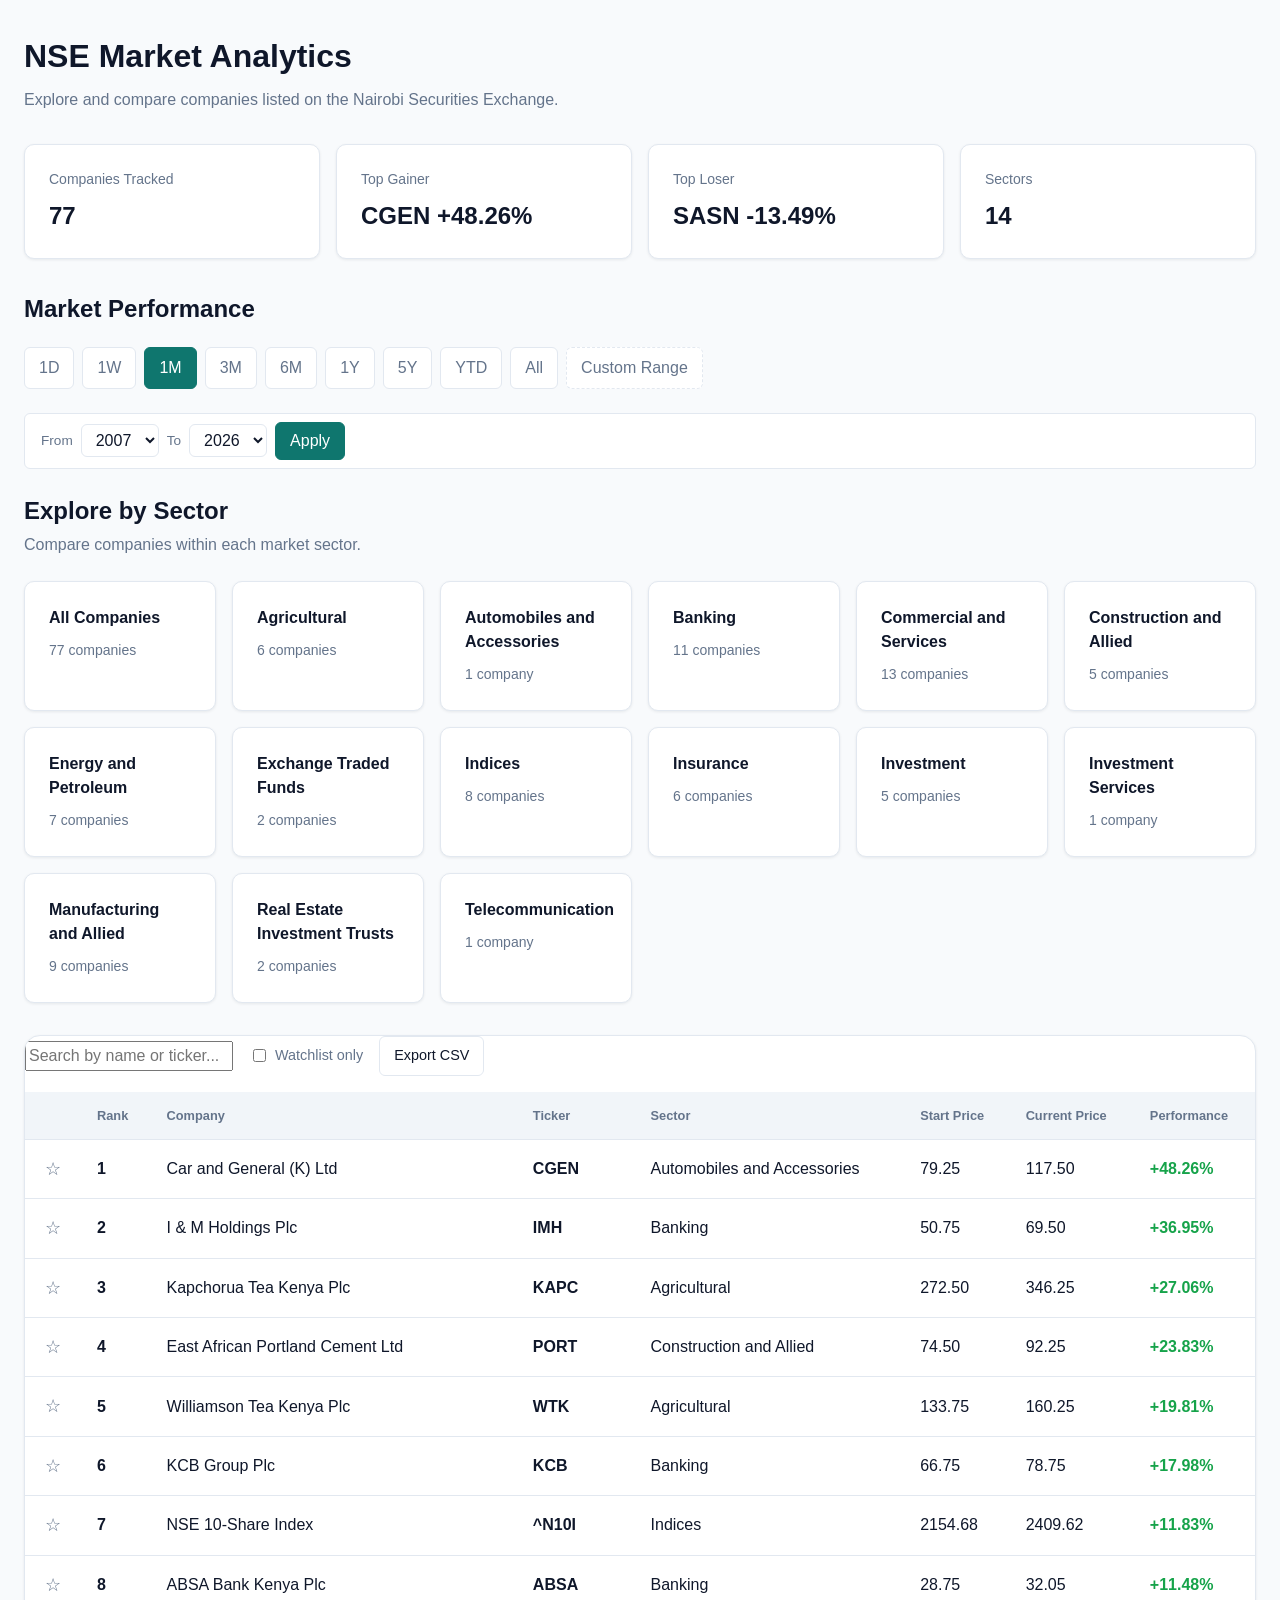
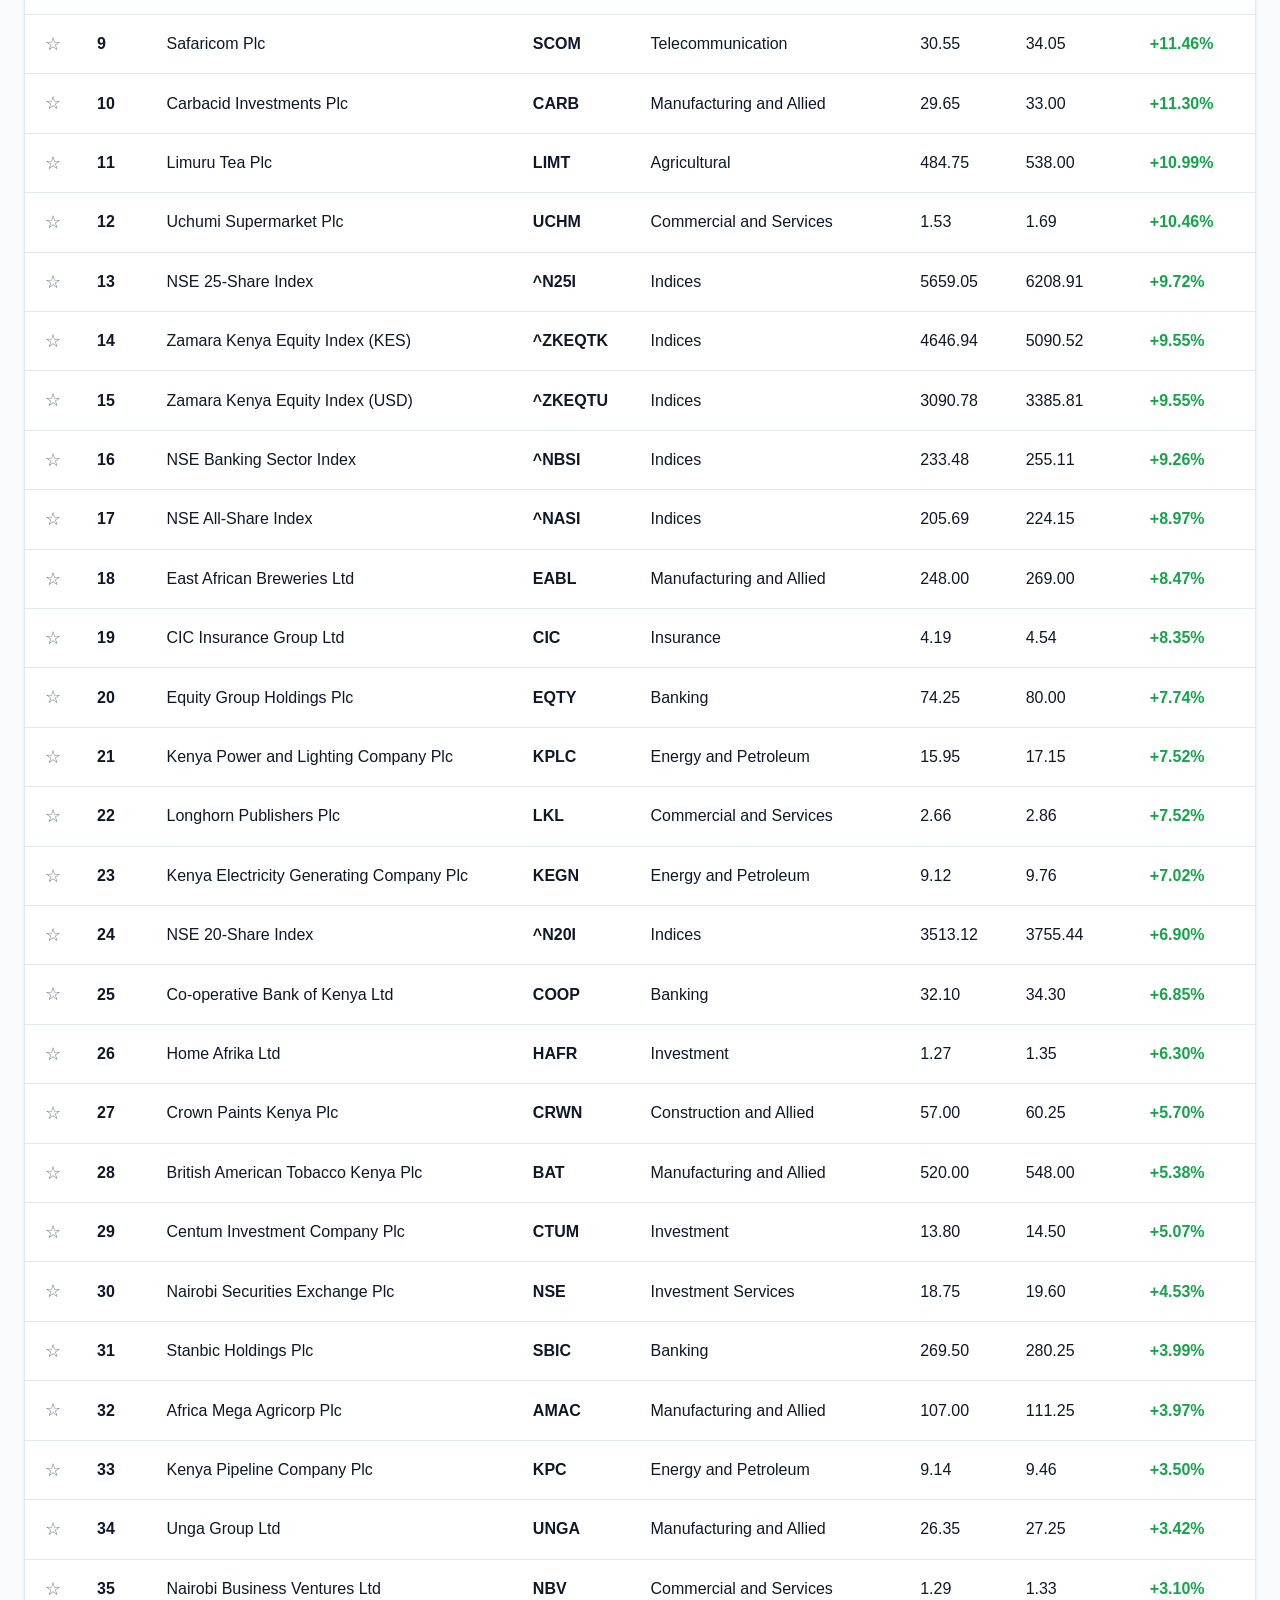
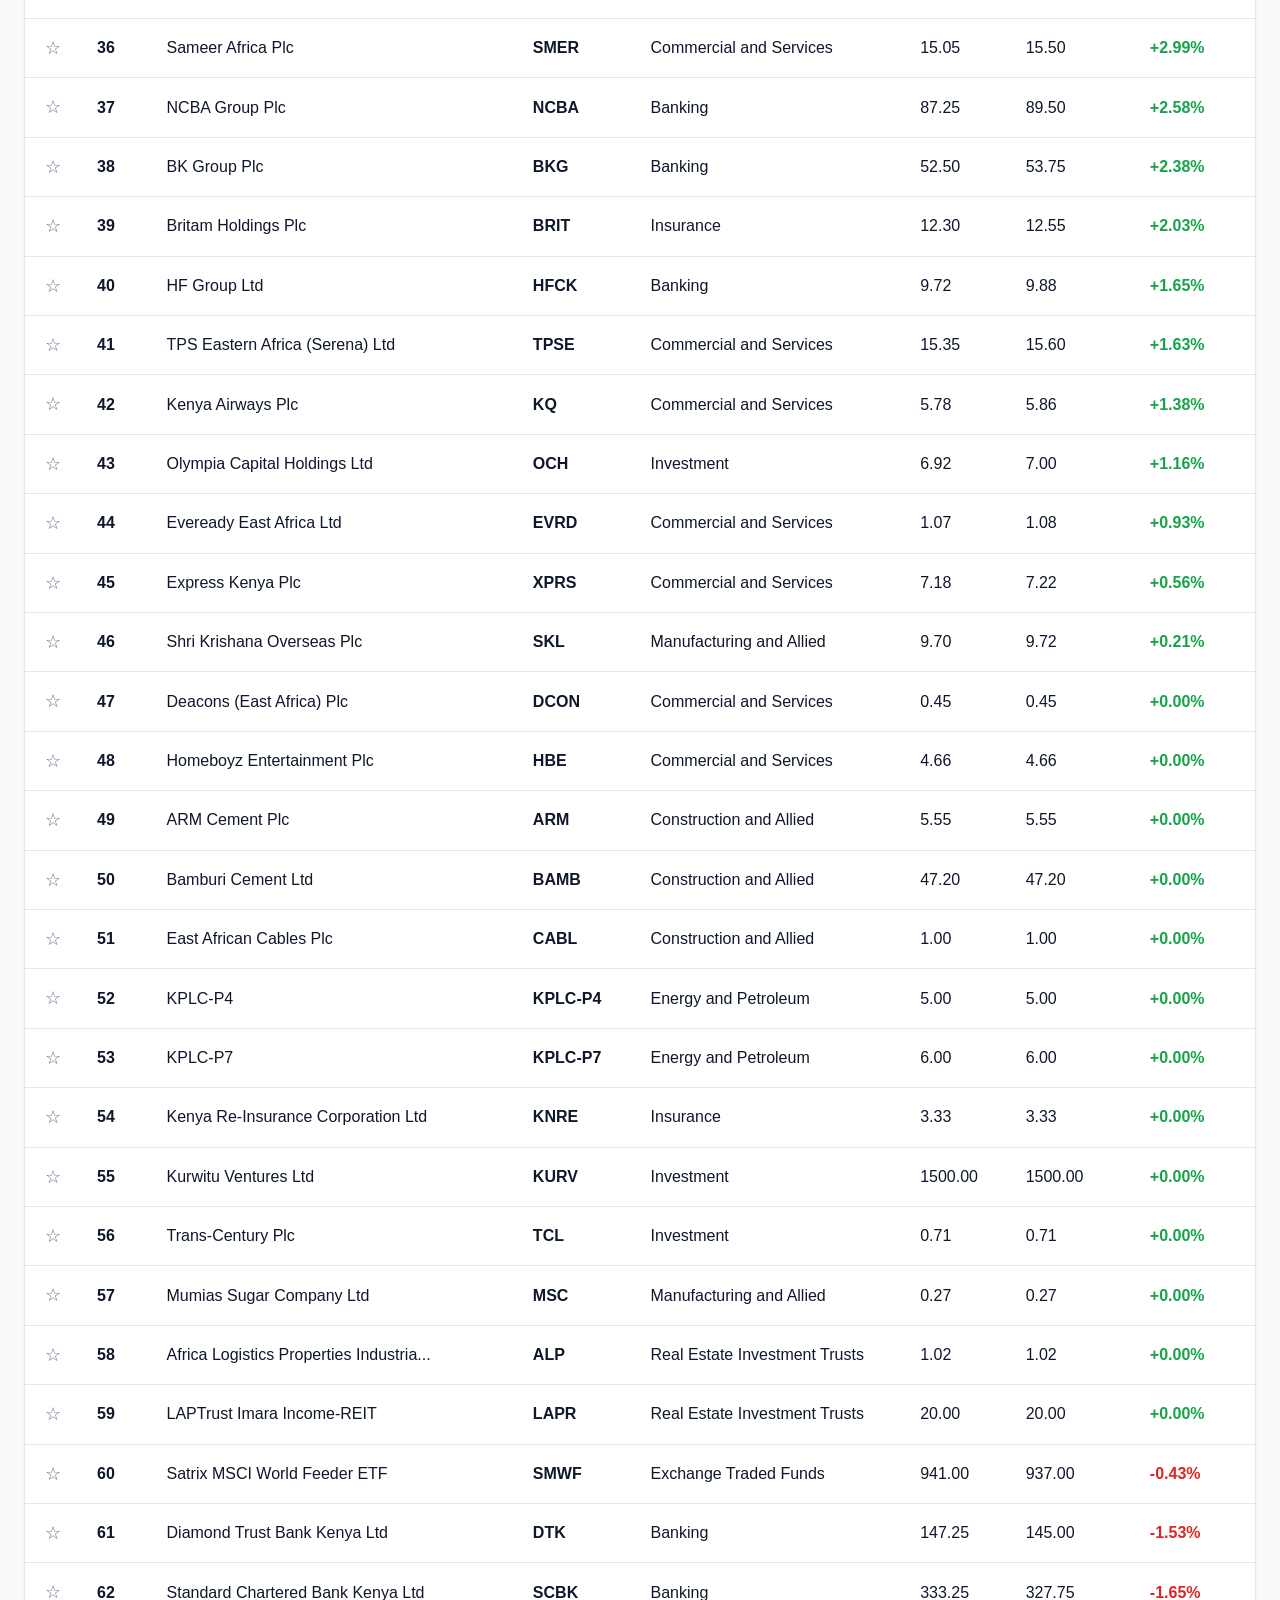
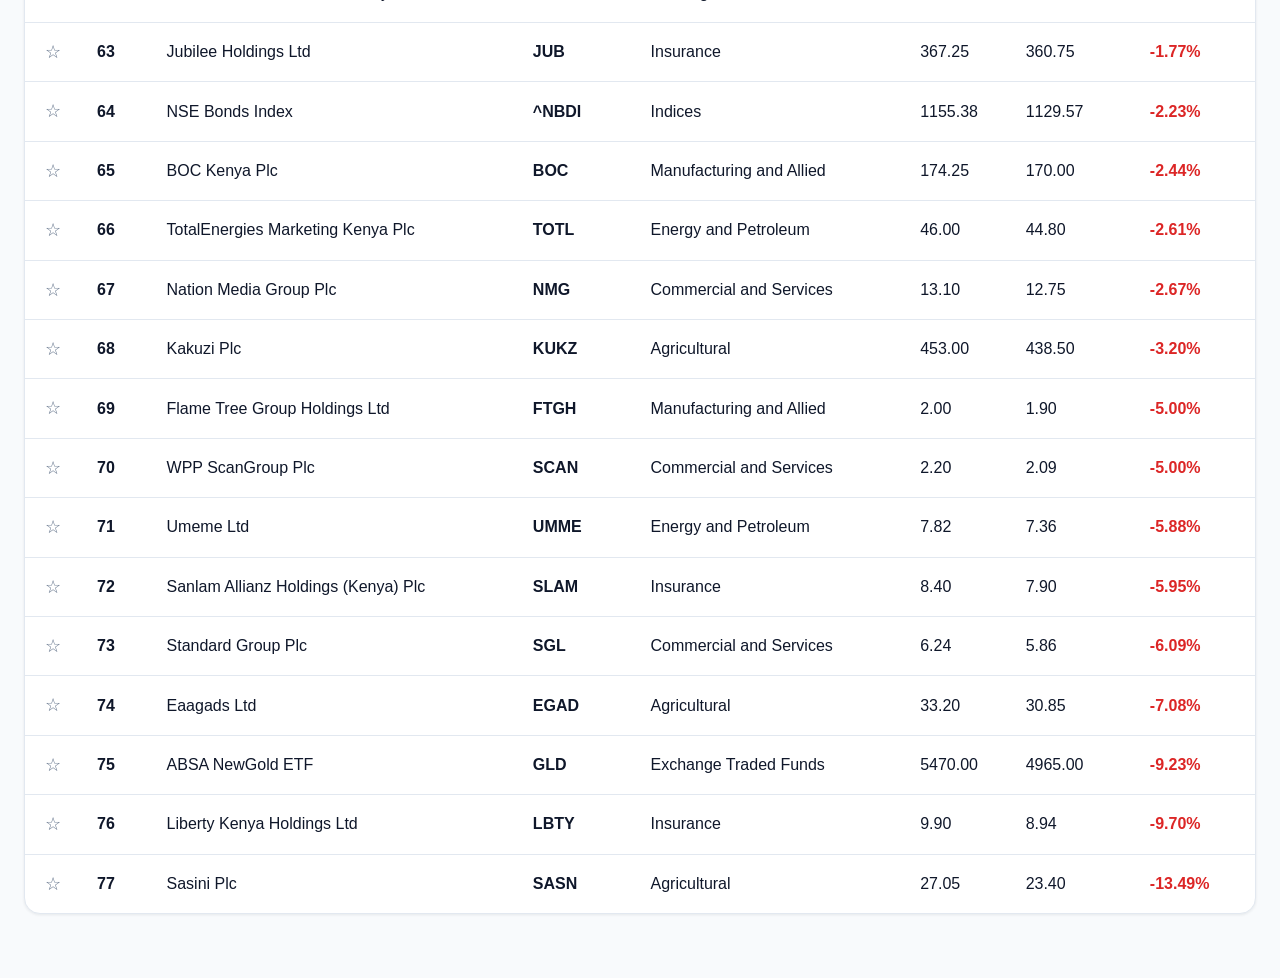
==== commit b73f5905: "Add CSV export for rankings - New js/csv-export.js: builds a properly-escaped CSV (handles   commas/" ====
--- a/index.html
+++ b/index.html
@@ -308,6 +308,14 @@
 
                     </label>
 
+                    <button
+                        type="button"
+                        id="exportCsvButton"
+                        class="export-csv-button"
+                    >
+                        Export CSV
+                    </button>
+
                 </div>
 
                 <div class="table-wrapper">
@@ -392,6 +400,8 @@
 
     <script src="js/watchlist.js"></script>
 
+    <script src="js/csv-export.js"></script>
+
     <script src="js/performance.js"></script>
 
     <script src="js/app.js"></script>
--- a/css/dashboard.css
+++ b/css/dashboard.css
@@ -417,6 +417,38 @@
 .company-watch-star-slot .watch-star {
 
     font-size: 1.4rem;
+
+}
+
+
+.export-csv-button {
+
+    border: 1px solid var(--border);
+
+    background: var(--surface);
+
+    color: var(--text-primary);
+
+    border-radius: var(--radius-sm);
+
+    padding: 8px 14px;
+
+    cursor: pointer;
+
+    font-size: 0.9rem;
+
+    white-space: nowrap;
+
+    transition: border-color 0.15s ease, color 0.15s ease;
+
+}
+
+
+.export-csv-button:hover {
+
+    border-color: var(--primary);
+
+    color: var(--primary);
 
 }
 
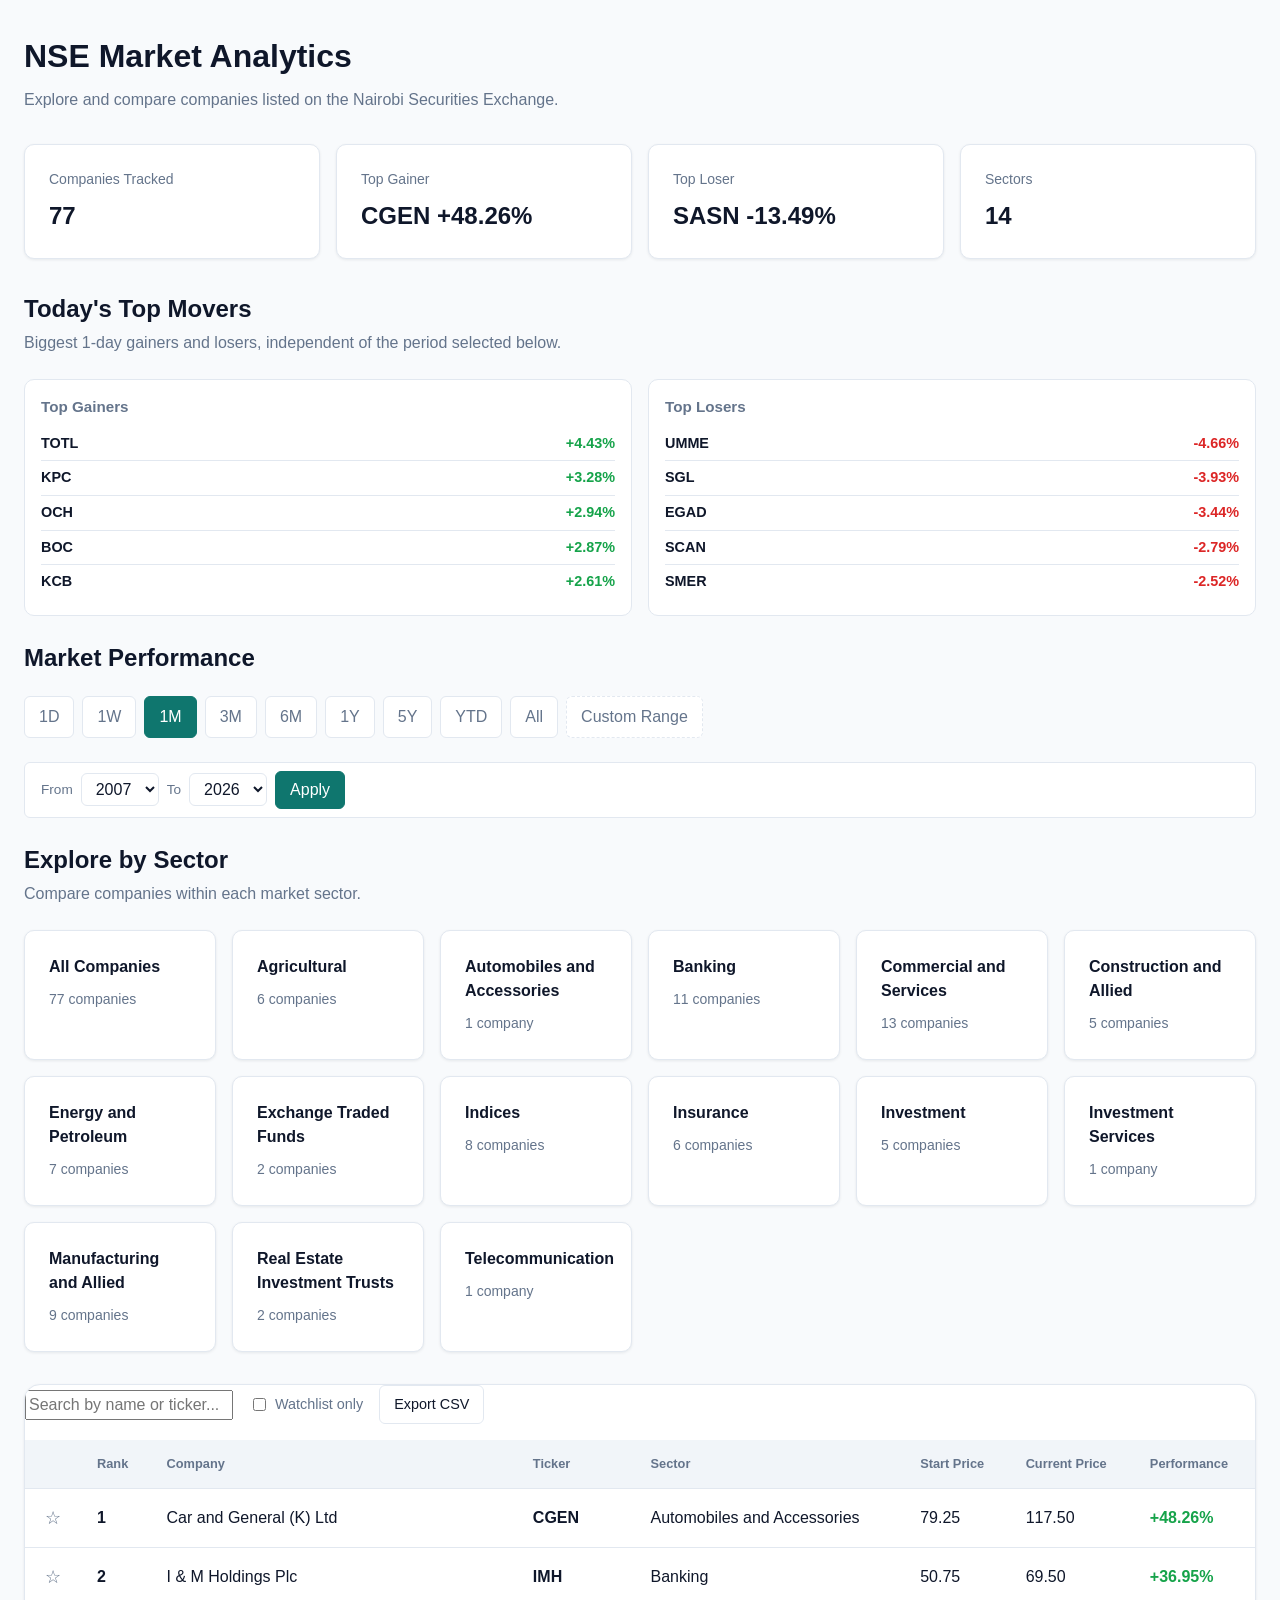
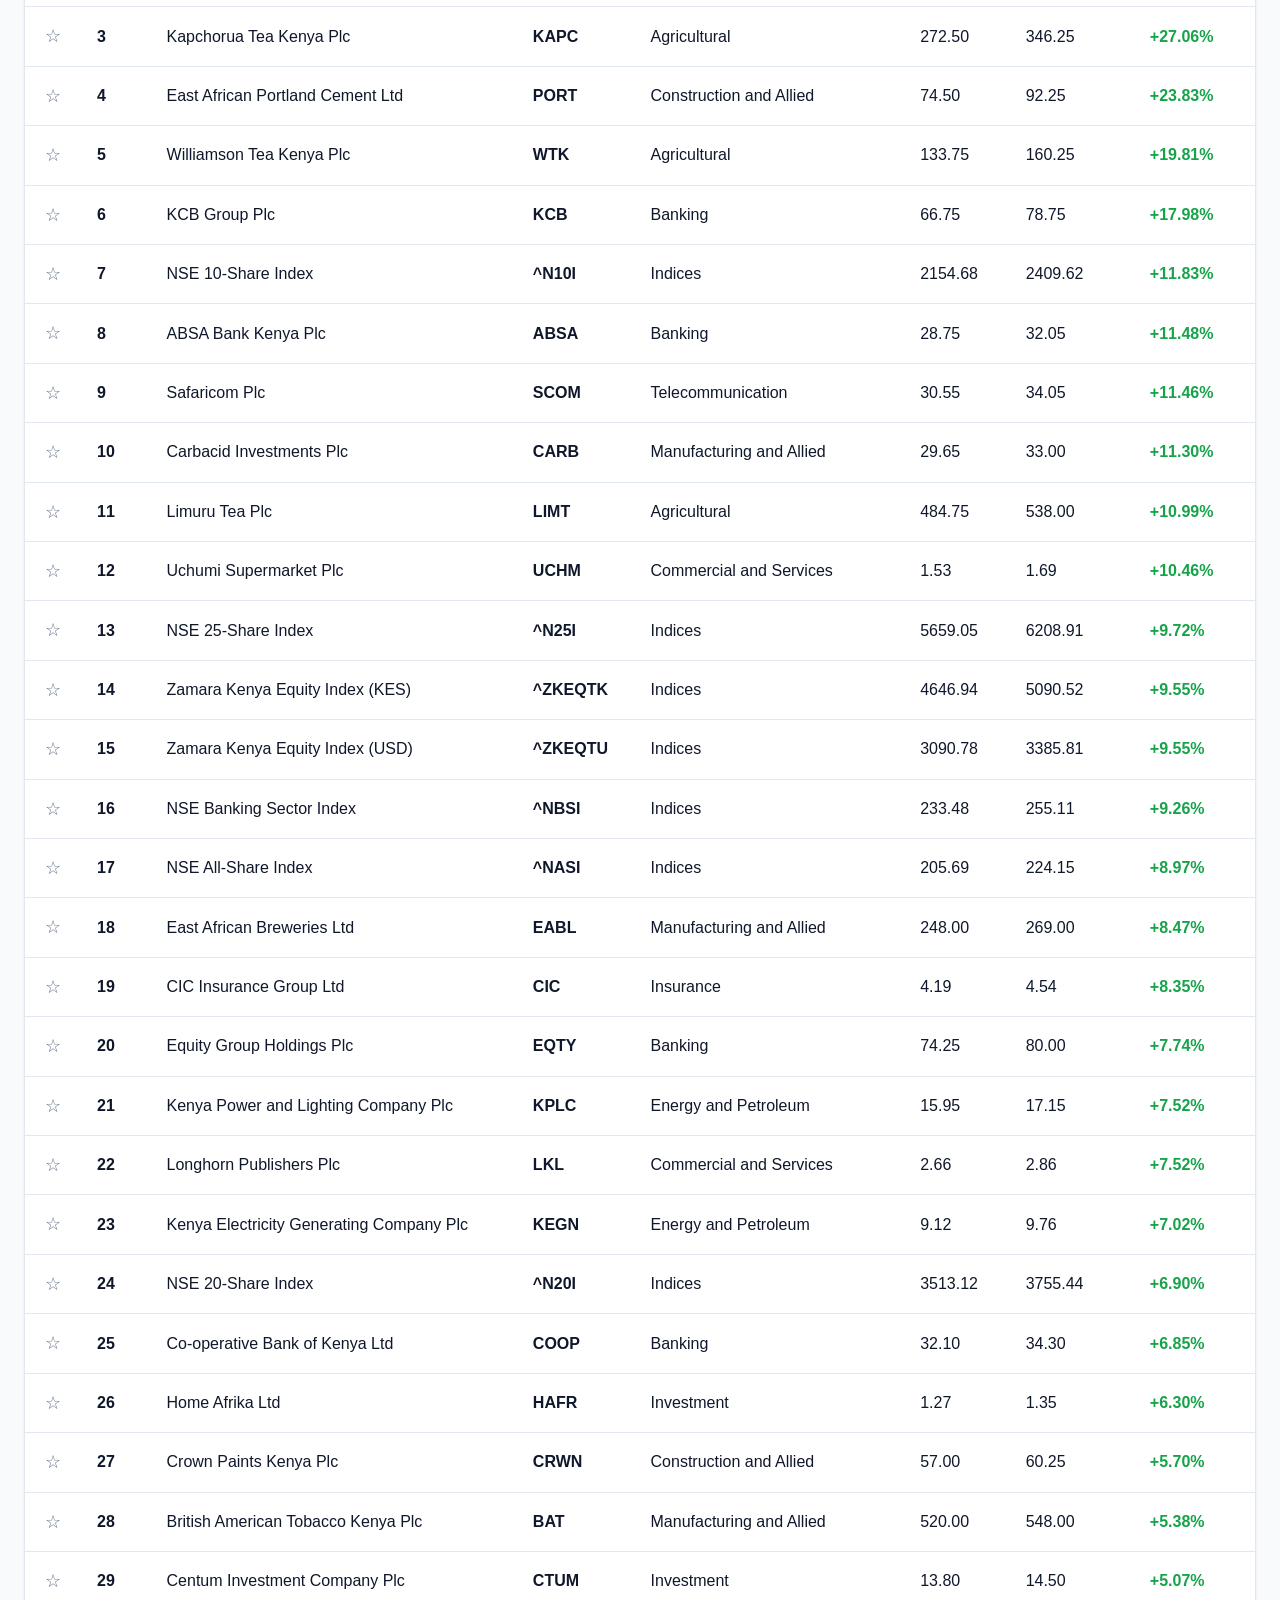
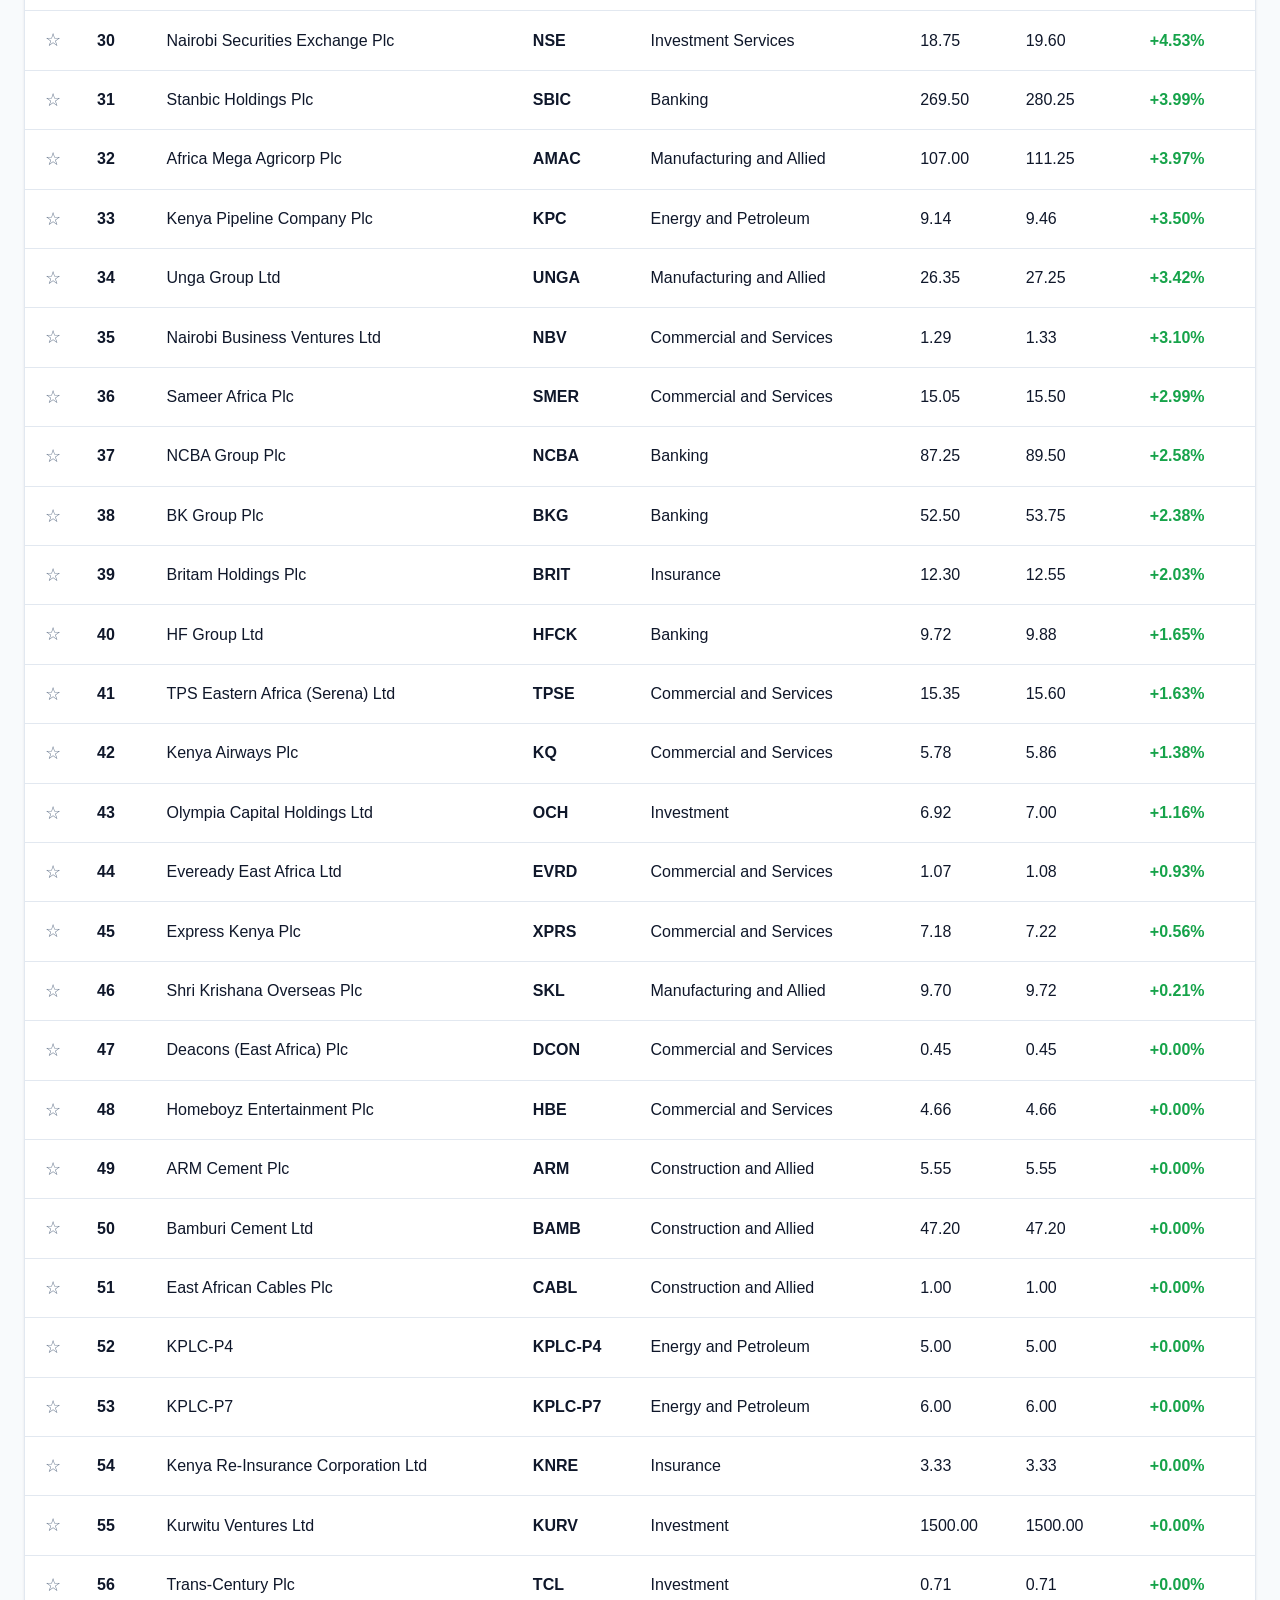
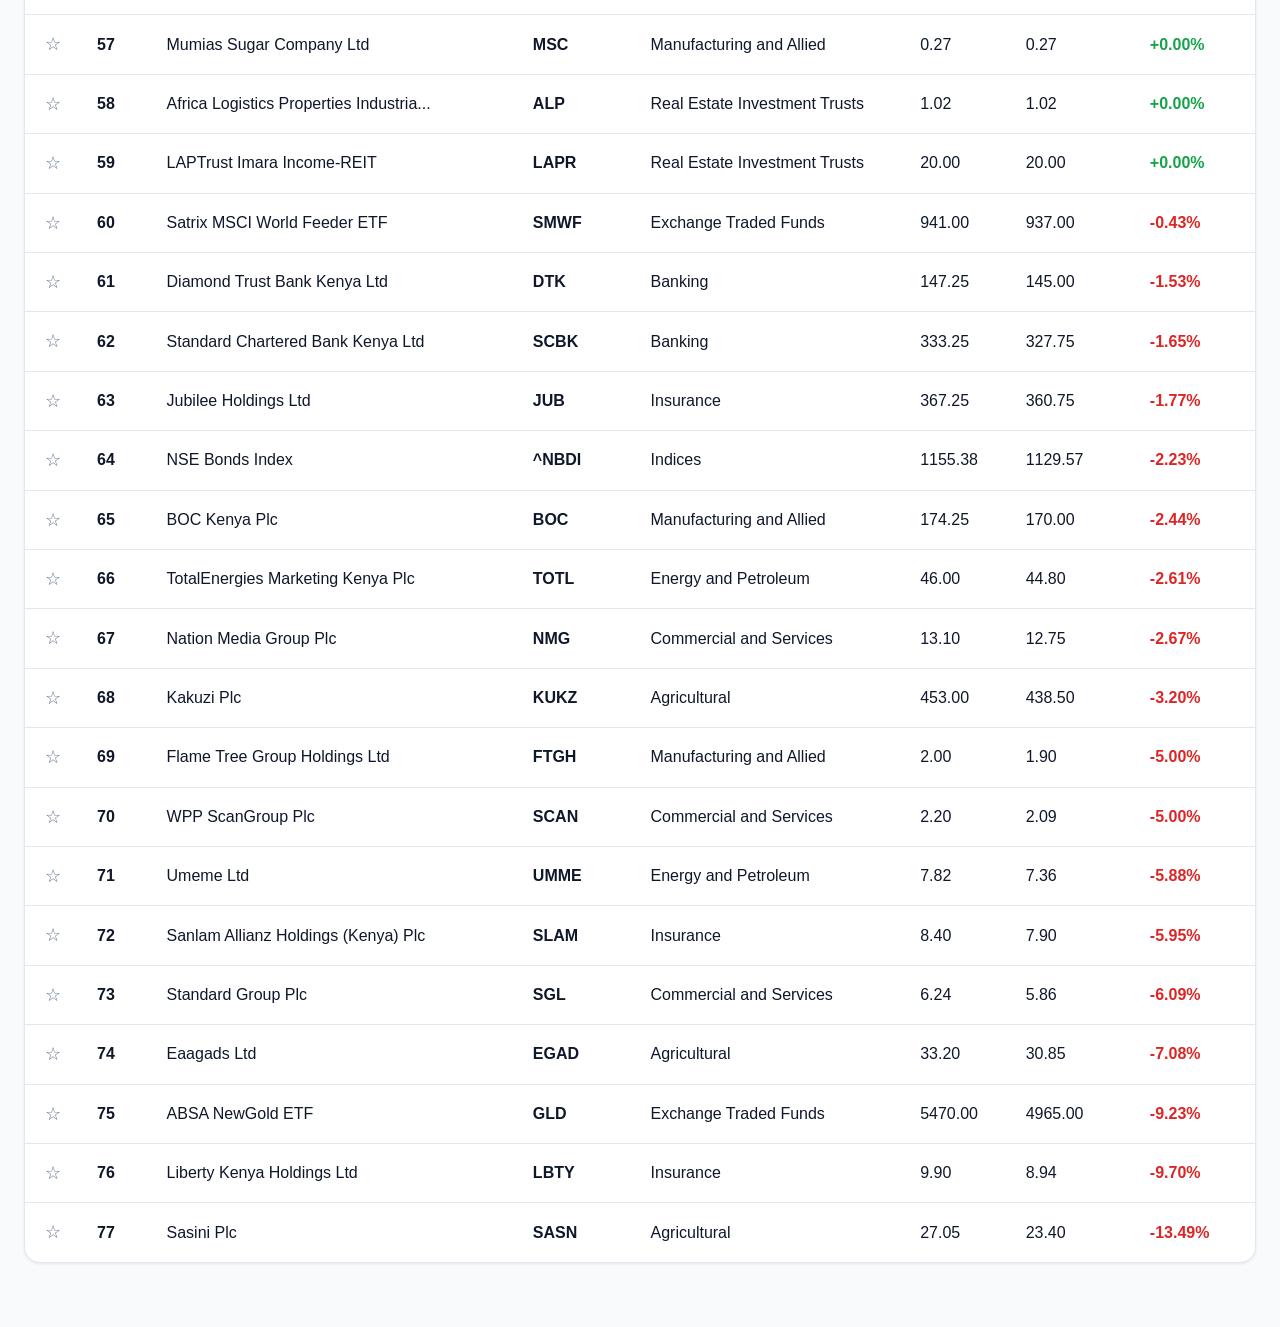
==== commit 5933ff61: "Add Today's Top Movers widget to dashboard - New section showing top 5 gainers and top 5 losers by 1" ====
--- a/index.html
+++ b/index.html
@@ -127,6 +127,49 @@
 
             </article>
 
+
+        </section>
+
+
+        <!-- ===== Today's Top Movers ===== -->
+
+        <section class="top-movers-section">
+
+            <div class="section-heading">
+
+                <h2>
+                    Today's Top Movers
+                </h2>
+
+                <p>
+                    Biggest 1-day gainers and losers, independent of the period selected below.
+                </p>
+
+            </div>
+
+            <div class="top-movers-grid">
+
+                <div class="top-movers-card">
+
+                    <h3>Top Gainers</h3>
+
+                    <ol id="topMoversGainers">
+                        <li>Loading...</li>
+                    </ol>
+
+                </div>
+
+                <div class="top-movers-card">
+
+                    <h3>Top Losers</h3>
+
+                    <ol id="topMoversLosers">
+                        <li>Loading...</li>
+                    </ol>
+
+                </div>
+
+            </div>
 
         </section>
 
--- a/css/dashboard.css
+++ b/css/dashboard.css
@@ -449,6 +449,114 @@
     border-color: var(--primary);
 
     color: var(--primary);
+
+}
+
+
+/* ===== Top Movers ===== */
+
+.top-movers-section {
+
+    margin-bottom: var(--space-lg);
+
+}
+
+
+.top-movers-grid {
+
+    display: grid;
+
+    grid-template-columns: 1fr 1fr;
+
+    gap: var(--space-md);
+
+}
+
+
+@media (max-width: 640px) {
+
+    .top-movers-grid {
+
+        grid-template-columns: 1fr;
+
+    }
+
+}
+
+
+.top-movers-card {
+
+    border: 1px solid var(--border);
+
+    border-radius: var(--radius-md, 8px);
+
+    padding: var(--space-md);
+
+    background: var(--surface);
+
+}
+
+
+.top-movers-card h3 {
+
+    margin: 0 0 var(--space-sm) 0;
+
+    font-size: 0.95rem;
+
+    color: var(--text-secondary);
+
+}
+
+
+.top-movers-card ol {
+
+    list-style: none;
+
+    margin: 0;
+
+    padding: 0;
+
+}
+
+
+.top-movers-card li {
+
+    display: flex;
+
+    justify-content: space-between;
+
+    align-items: center;
+
+    padding: 6px 0;
+
+    border-bottom: 1px solid var(--border);
+
+    font-size: 0.9rem;
+
+}
+
+
+.top-movers-card li:last-child {
+
+    border-bottom: none;
+
+}
+
+
+.top-movers-card li a {
+
+    color: var(--text-primary);
+
+    text-decoration: none;
+
+    font-weight: 600;
+
+}
+
+
+.top-movers-card li a:hover {
+
+    text-decoration: underline;
 
 }
 
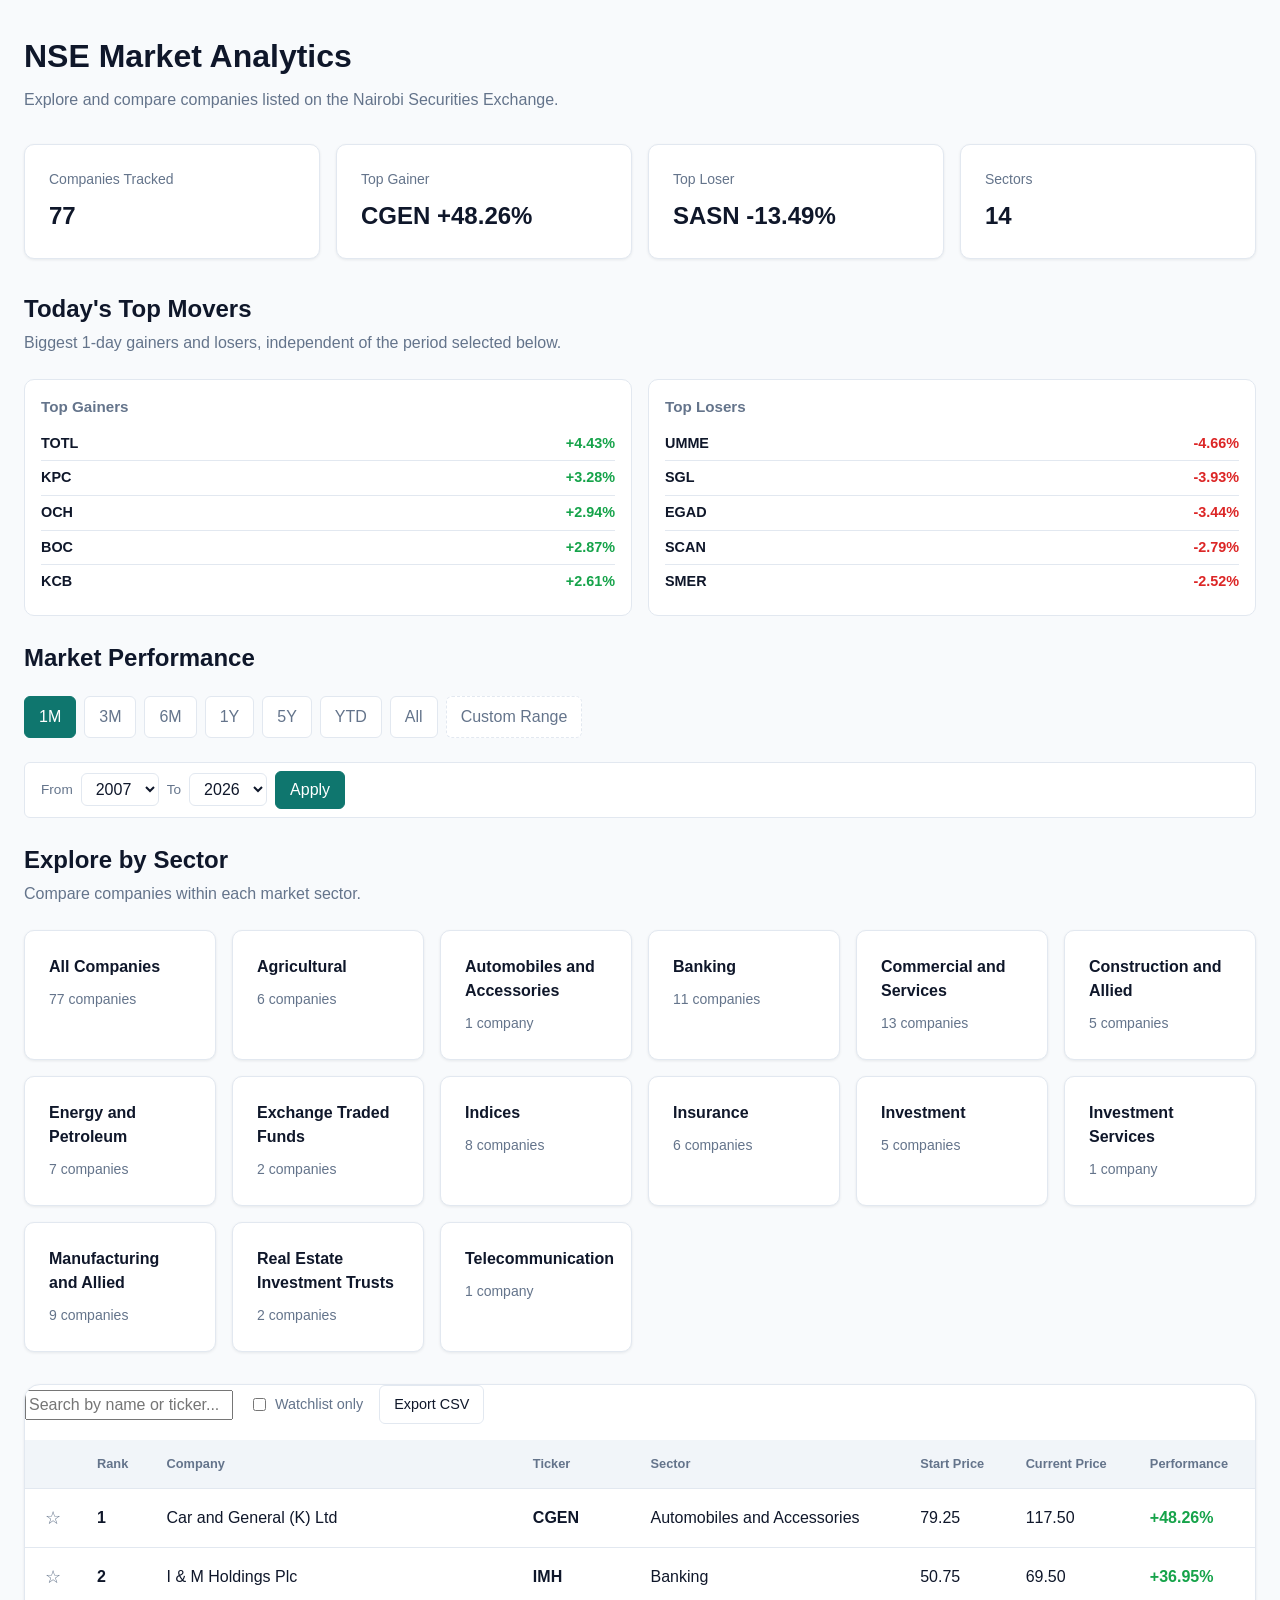
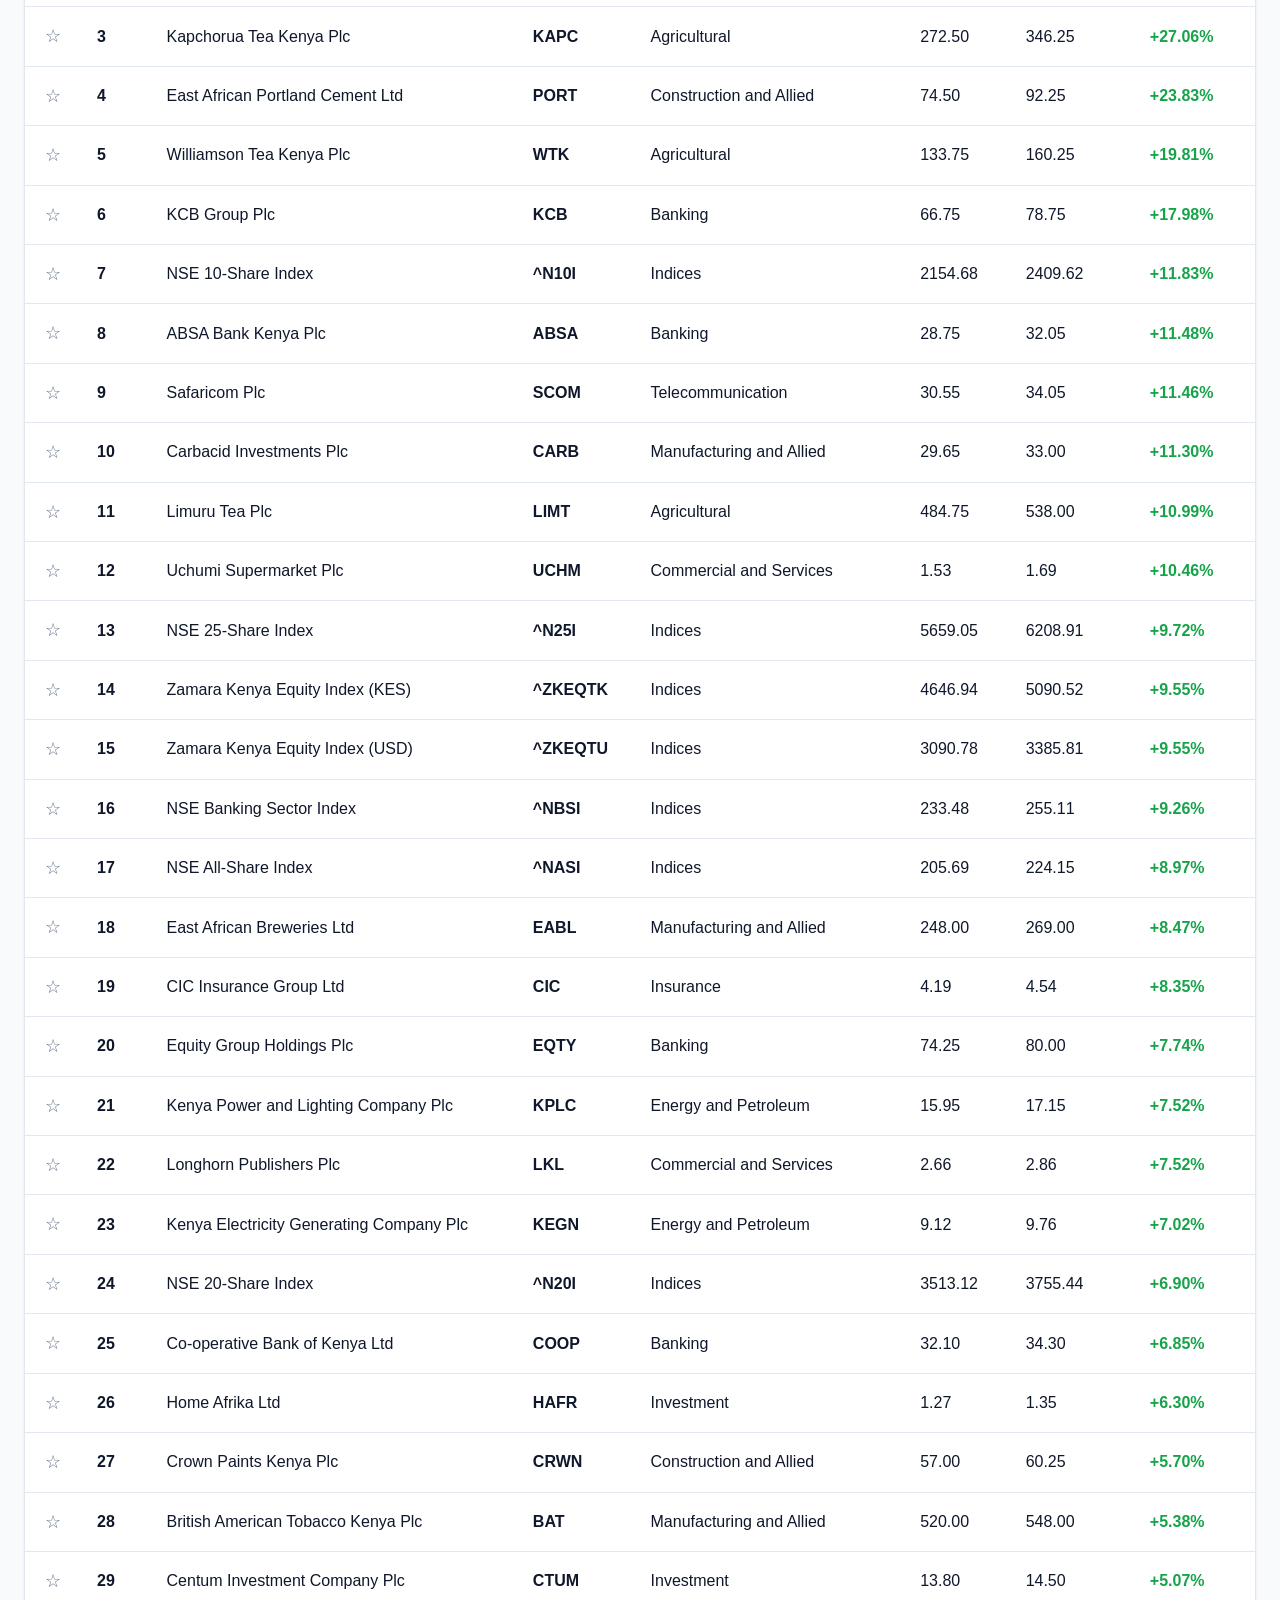
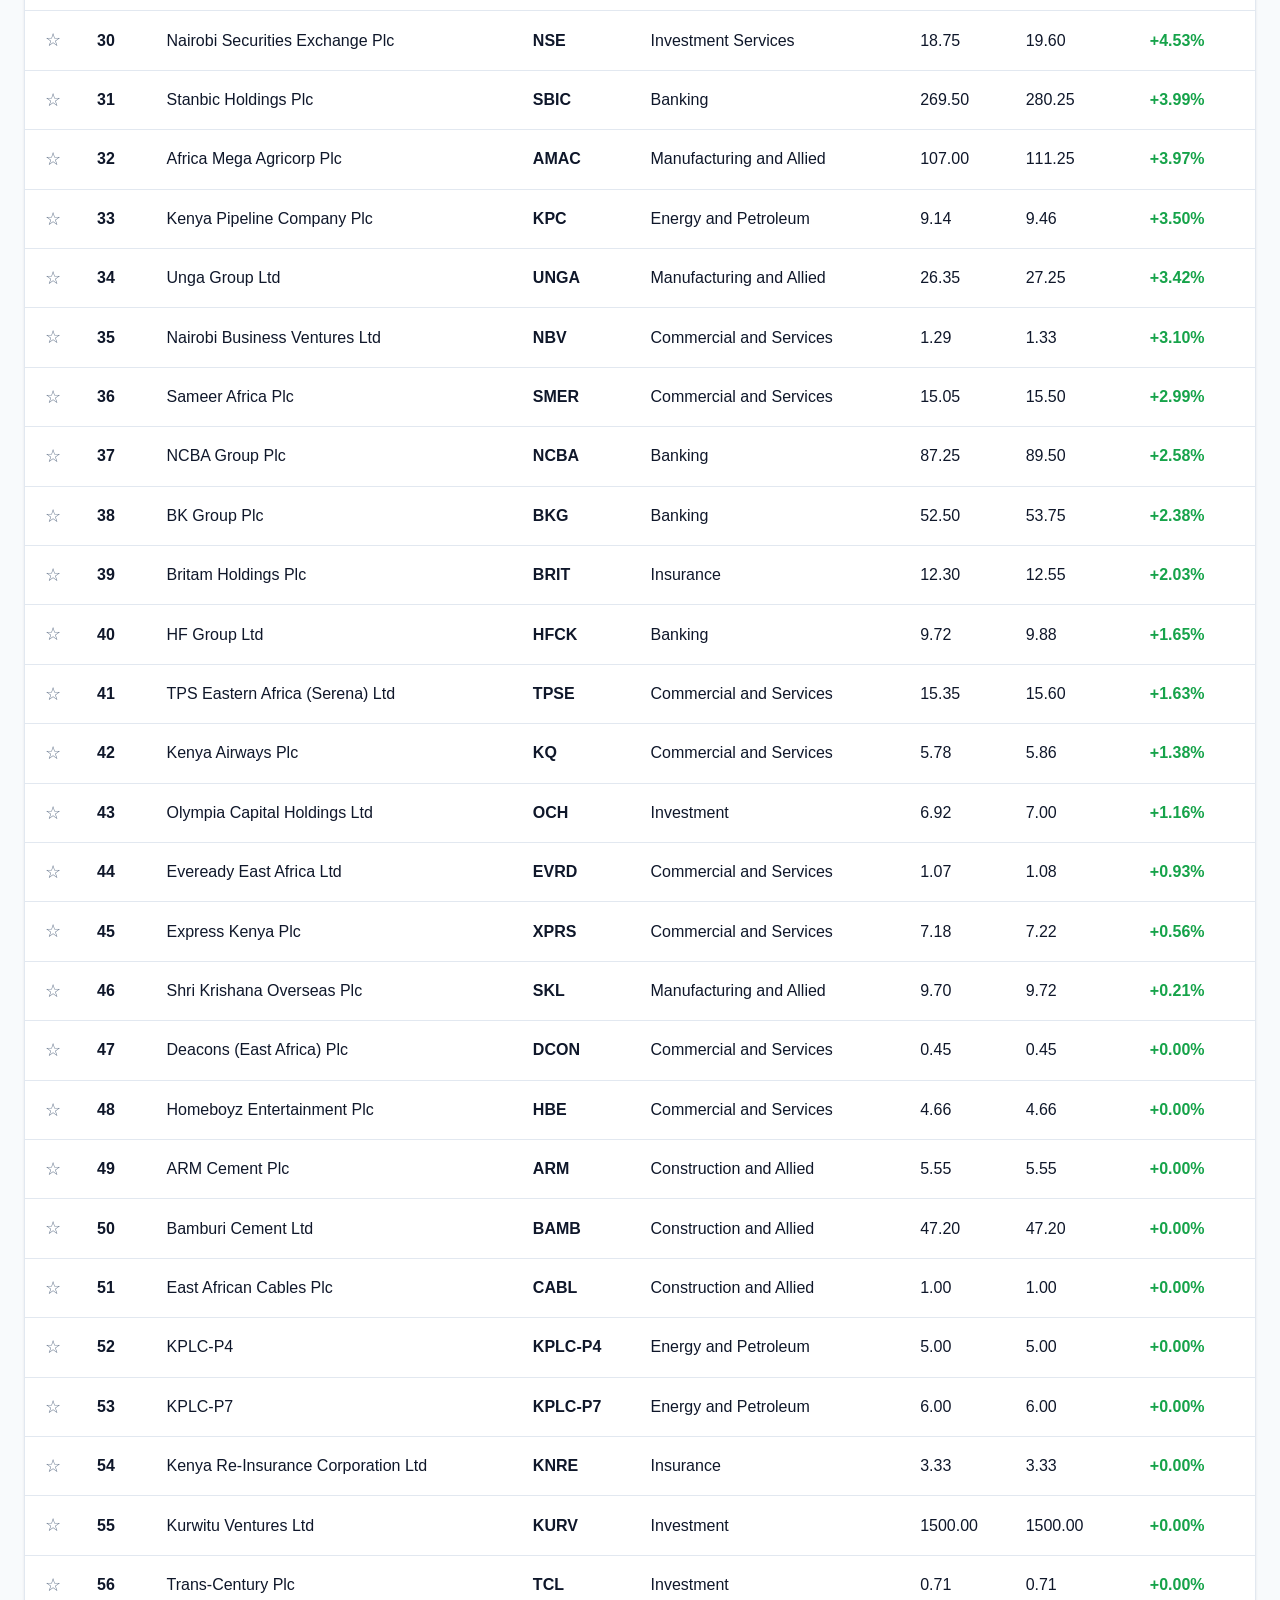
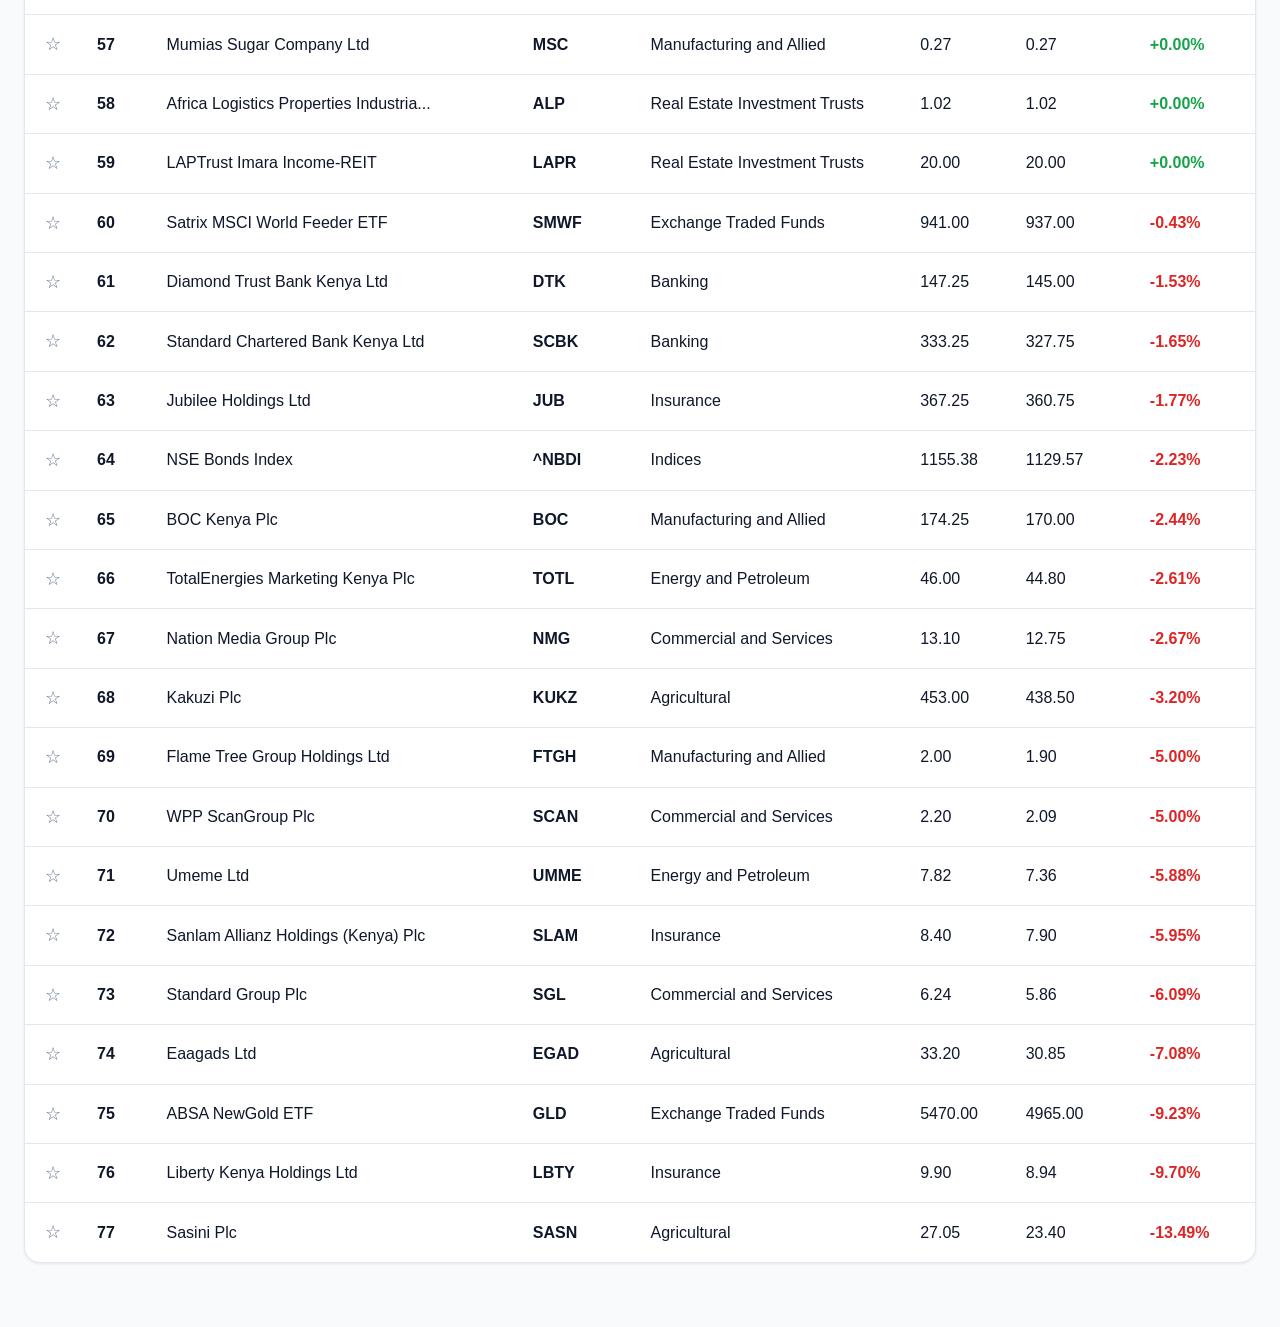
==== commit f0ed6cdf: "docs: add project README" ====
--- a/index.html
+++ b/index.html
@@ -1,61 +1,39 @@
 <!DOCTYPE html>
+
 <html lang="en">
-
 <head>
-
     <meta charset="UTF-8">
-
-    <meta
-        name="viewport"
-        content="width=device-width, initial-scale=1.0"
-    >
-
+    <meta name="viewport"
+         content="width=device-width, initial-scale=1.0">
     <title>NSE Market Analytics</title>
 
-
     <!-- ===== CSS ===== -->
-
-    <link
-        rel="stylesheet"
-        href="css/variables.css"
-    >
-
-    <link
-        rel="stylesheet"
-        href="css/base.css"
-    >
-
-    <link
-        rel="stylesheet"
-        href="css/dashboard.css"
-    >
-
+    <link rel="stylesheet" href="css/variables.css" >
+    <link rel="stylesheet" href="css/base.css" >
+    <link rel="stylesheet" href="css/dashboard.css" >
+
+    <!-- ===== PWA ===== -->
+    <link rel="manifest" href="manifest.json">
+    <meta name="theme-color" content="#0F766E">
+    <link rel="apple-touch-icon" href="icons/apple-touch-icon.png">
+    <link rel="icon" href="icons/icon-192.png" type="image/png">
 </head>
 
-
+  
 <body>
-
-
     <main class="dashboard">
 
-
         <!-- ===== Header ===== -->
-
         <header class="dashboard-header">
-
             <div>
-
                 <h1>
                     NSE Market Analytics
                 </h1>
-
                 <p>
                     Explore and compare companies
                     listed on the Nairobi Securities Exchange.
                 </p>
-
-            </div>
-
+            </div>
         </header>
 
 
@@ -186,25 +164,9 @@
 
             <!-- ===== Period Controls ===== -->
 
-            <div
-                class="performance-controls"
-                id="periodControls"
-            >
-
-                <button
-                    class="period-button"
-                    data-period="1D"
-                >
-                    1D
-                </button>
-
-                <button
-                    class="period-button"
-                    data-period="1W"
-                >
-                    1W
-                </button>
-
+            <div class="performance-controls"
+                 id="periodControls" >
+              
                 <button
                     class="period-button active"
                     data-period="1M"
@@ -437,6 +399,8 @@
 
     <!-- ===== JavaScript ===== -->
 
+    <script src="js/register-sw.js"></script>
+
     <script src="js/data-loader.js"></script>
 
     <script src="js/year-range.js"></script>
--- a/css/dashboard.css
+++ b/css/dashboard.css
@@ -937,6 +937,169 @@
 }
 
 
+.volume-chart {
+
+    height: 120px;
+
+    margin-top: -8px;
+
+}
+
+
+/* ===== Compare Companies ===== */
+
+.compare-panel {
+
+    margin-top: var(--space-lg);
+
+    position: relative;
+
+}
+
+
+.compare-panel label {
+
+    display: block;
+
+    font-size: 0.85rem;
+
+    color: var(--text-secondary);
+
+    margin-bottom: 6px;
+
+}
+
+
+.compare-suggestions {
+
+    position: absolute;
+
+    z-index: 5;
+
+    top: 100%;
+
+    left: 0;
+
+    right: 0;
+
+    background: var(--surface);
+
+    border: 1px solid var(--border);
+
+    border-radius: var(--radius-sm);
+
+    margin-top: 4px;
+
+    max-height: 220px;
+
+    overflow-y: auto;
+
+    box-shadow: 0 4px 12px rgba(0, 0, 0, 0.08);
+
+}
+
+
+.compare-suggestion-item {
+
+    display: block;
+
+    width: 100%;
+
+    text-align: left;
+
+    padding: 8px 12px;
+
+    border: none;
+
+    background: none;
+
+    cursor: pointer;
+
+    font-size: 0.9rem;
+
+    color: var(--text-primary);
+
+}
+
+
+.compare-suggestion-item:hover {
+
+    background: var(--background);
+
+}
+
+
+.compare-suggestion-empty {
+
+    padding: 8px 12px;
+
+    font-size: 0.85rem;
+
+    color: var(--text-secondary);
+
+}
+
+
+.compare-chips {
+
+    display: flex;
+
+    flex-wrap: wrap;
+
+    gap: 8px;
+
+    margin-top: 10px;
+
+}
+
+
+.compare-chip {
+
+    display: inline-flex;
+
+    align-items: center;
+
+    gap: 6px;
+
+    border: 2px solid var(--border);
+
+    border-radius: 999px;
+
+    padding: 4px 6px 4px 12px;
+
+    font-size: 0.85rem;
+
+    background: var(--surface);
+
+}
+
+
+.compare-chip button {
+
+    border: none;
+
+    background: none;
+
+    cursor: pointer;
+
+    font-size: 1rem;
+
+    line-height: 1;
+
+    color: var(--text-secondary);
+
+    padding: 2px 6px;
+
+}
+
+
+.compare-chip button:hover {
+
+    color: var(--text-primary);
+
+}
+
+
 @media (max-width: 700px) {
 
     .company-chart {
